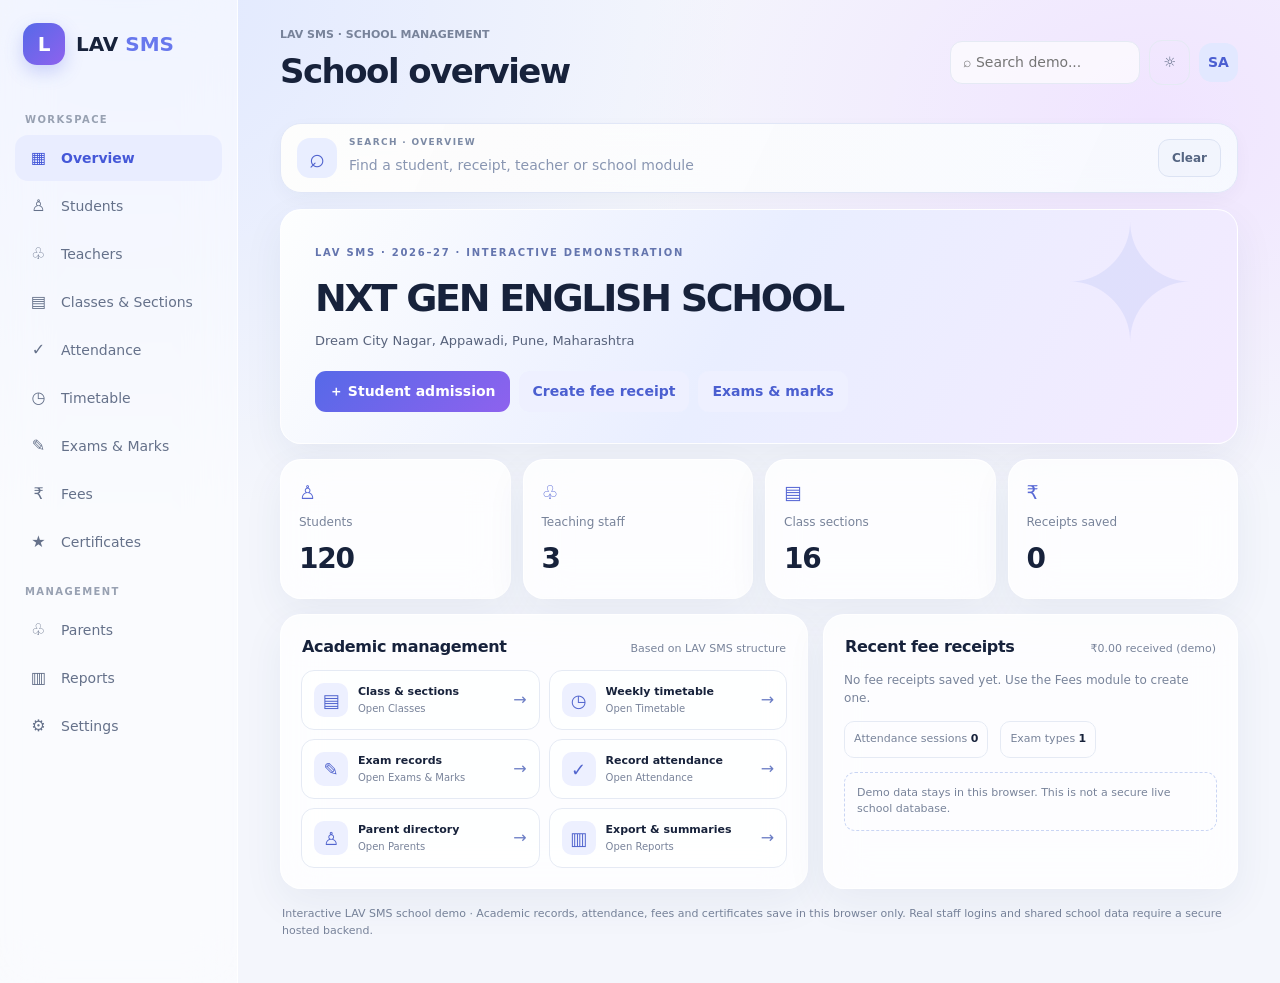
==== index.html @ 0f78d81f "Prevent duplicate attendance entries and invalid payment amounts in demo" ====
<!doctype html>
<html lang="en"><head><meta charset="utf-8"><meta name="viewport" content="width=device-width,initial-scale=1"><title>LAV SMS | School Management</title><meta name="description" content="LAV SMS school management dashboard demo"><style>
:root{--bg:#f4f6fc;--ink:#17223b;--muted:#78839a;--line:#e5eaf4;--card:rgba(255,255,255,.8);--blue:#5669e8;--purple:#8e62ee;--shadow:0 14px 40px #243d7010}*{box-sizing:border-box}body{margin:0;background:radial-gradient(ellipse at 10% 0%,#e0e8ff,transparent 37%),radial-gradient(ellipse at 90% 12%,#f0e4ff,transparent 32%),var(--bg);font:14px/1.5 Inter,system-ui,-apple-system,Segoe UI,sans-serif;color:var(--ink)}button,input,select{font:inherit}button{cursor:pointer}.layout{min-height:100vh;display:grid;grid-template-columns:238px 1fr}.sidebar{padding:23px 15px;background:#ffffff86;border-right:1px solid #ffffffd9;backdrop-filter:blur(24px)}.brand{display:flex;align-items:center;gap:11px;font-size:20px;font-weight:850;padding:0 8px 28px}.logo{width:42px;height:42px;display:grid;place-items:center;color:#fff;border-radius:14px;background:linear-gradient(135deg,var(--blue),var(--purple));box-shadow:0 7px 18px #5669e844}.navtitle{font-size:10px;letter-spacing:.14em;color:#98a1b2;font-weight:800;margin:19px 10px 8px}.nav{width:100%;border:0;background:transparent;color:#65718a;display:flex;align-items:center;gap:12px;padding:11px 13px;border-radius:13px;text-align:left;margin:2px 0}.nav .ico{width:21px;text-align:center;font-size:16px}.nav:hover,.nav.active{background:#e9edff;color:#4558d8;font-weight:750}.main{width:100%;max-width:1500px;margin:auto;padding:27px clamp(15px,3.5vw,42px)}.top{display:flex;justify-content:space-between;align-items:center;gap:14px;margin-bottom:24px}.eyebrow{color:var(--muted);font-size:11px;font-weight:650}.top h1{font-size:clamp(25px,3vw,34px);letter-spacing:-.045em;margin:2px 0}.tools{display:flex;gap:9px;align-items:center}.search{width:190px;border:1px solid var(--line);border-radius:12px;padding:10px 12px;background:#ffffffa8;outline:none}.avatar{height:39px;width:39px;border-radius:13px;background:#e2e8ff;color:#4b5ed1;display:grid;place-items:center;font-weight:800}.glass{background:var(--card);border:1px solid #ffffffed;border-radius:21px;box-shadow:var(--shadow);backdrop-filter:blur(22px)}.welcome{display:flex;align-items:center;justify-content:space-between;gap:18px;padding:25px 28px;background:linear-gradient(110deg,#ffffffdc,#f2edffca);margin-bottom:22px}.welcome h2{font-size:24px;margin:5px 0;letter-spacing:-.035em}.welcome p{margin:0;color:var(--muted)}.cap{font-size:43px}.sectionhead{display:flex;align-items:center;justify-content:space-between;margin:25px 0 13px}.sectionhead h2{font-size:17px;margin:0}.sectionhead small{color:var(--muted)}.stats{display:grid;grid-template-columns:repeat(4,minmax(0,1fr));gap:13px}.stat{padding:18px}.statlabel{display:flex;justify-content:space-between;align-items:center;color:var(--muted);font-size:12px}.staticon{width:34px;height:34px;display:grid;place-items:center;border-radius:11px;background:#edf0ff;font-size:17px}.num{font-size:28px;font-weight:850;letter-spacing:-.04em;margin:12px 0 2px}.sub{font-size:11px;color:#31846b}.twocol{display:grid;grid-template-columns:1.15fr .85fr;gap:15px}.panel{padding:20px}.quickgrid{display:grid;grid-template-columns:repeat(2,minmax(0,1fr));gap:11px}.quick{border:1px solid var(--line);border-radius:14px;background:#ffffffa6;display:flex;gap:11px;align-items:center;text-align:left;padding:13px;color:var(--ink)}.quick:hover{background:white;border-color:#b9c5ff;transform:translateY(-1px)}.qico{width:36px;height:36px;border-radius:11px;background:#edf0ff;display:grid;place-items:center;flex-shrink:0}.quick b{display:block;font-size:12px}.quick small{color:var(--muted);font-size:10px}.event{display:flex;gap:12px;padding:12px 0;border-bottom:1px solid var(--line)}.event:last-child{border:0}.date{background:#edf0ff;color:#4d60d2;border-radius:10px;min-width:45px;padding:6px;text-align:center;font-weight:800;font-size:11px}.event b{font-size:12px}.event small{display:block;color:var(--muted);font-size:11px}.assistant{margin-top:15px;padding:17px;display:flex;align-items:center;gap:12px;background:linear-gradient(110deg,#eff1ffdd,#f8efffdd)}.bot{width:42px;height:42px;display:grid;place-items:center;border-radius:14px;color:white;background:linear-gradient(135deg,var(--blue),var(--purple));font-size:20px;flex-shrink:0}.assistant p{margin:3px 0 0;color:var(--muted);font-size:12px}.btn{border:0;border-radius:11px;padding:10px 14px;font-weight:750;background:linear-gradient(135deg,var(--blue),var(--purple));color:white}.btn.secondary{background:#eef0ff;color:#4b5fd0}.assistant .btn{margin-left:auto;white-space:nowrap}.notice{color:var(--muted);font-size:11px;margin:17px 2px}.tablewrap{overflow:auto}.data{width:100%;border-collapse:collapse;margin-top:8px}.data th,.data td{text-align:left;padding:12px 10px;border-bottom:1px solid var(--line);font-size:12px;white-space:nowrap}.data th{color:var(--muted);font-weight:700}.badge{background:#e5f7ef;color:#19805c;padding:4px 8px;border-radius:20px;font-size:10px}.pagehead{display:flex;justify-content:space-between;align-items:center;gap:12px}.empty{padding:28px;text-align:center;color:var(--muted)}.formrow{display:grid;grid-template-columns:1fr 1fr;gap:12px}.field{display:flex;flex-direction:column;gap:5px;margin:10px 0}.field label{font-size:12px;color:var(--muted)}.field input,.field select{padding:11px;border:1px solid var(--line);border-radius:10px;background:white;color:var(--ink);width:100%}.overlay{position:fixed;inset:0;background:#18233b75;display:none;place-items:center;padding:16px;z-index:5}.modal{background:#fdfdff;border:1px solid white;border-radius:20px;padding:22px;width:min(500px,100%);box-shadow:0 24px 90px #101a3544}.modalhead{display:flex;justify-content:space-between;align-items:center}.modalhead h2{margin:0;font-size:20px}.x{border:0;background:#eef0f7;border-radius:10px;padding:7px 10px}.footrow{display:flex;justify-content:flex-end;gap:8px;margin-top:16px}.hide{display:none!important}
body.dark{--bg:#101526;--ink:#eef1ff;--muted:#a0aac1;--line:#303a53;--card:rgba(27,35,57,.84);--shadow:0 14px 40px #0003;background:radial-gradient(ellipse at 10% 0%,#29365d,transparent 37%),#101526;color:var(--ink)}body.dark .sidebar{background:#151d30bd;border-color:#303a53}body.dark .nav{color:#a0aac1}body.dark .nav.active{background:#29335d;color:#cbd2ff}body.dark .welcome,body.dark .assistant{background:linear-gradient(110deg,#202a46,#2b2342)}body.dark .search,body.dark .pill,body.dark .quick,body.dark .field input,body.dark .field select{background:#202941;color:var(--ink);border-color:var(--line)}body.dark .modal{background:#171f32;color:var(--ink)}body.dark .x{background:#303a53;color:white}
.attendance-hero{display:flex;align-items:center;justify-content:space-between;gap:16px;padding:20px 22px;margin-bottom:14px;background:linear-gradient(110deg,#ffffffdc,#edf1ffdc)}
.attendance-hero h2{margin:4px 0;font-size:22px;letter-spacing:-.03em}.attendance-hero p{margin:0;color:var(--muted);font-size:12px}.teacher-chip{padding:12px 15px;border-radius:14px;border:1px solid #dce2ff;background:#f3f5ff;color:#3446a8;min-width:190px}.teacher-chip small{display:block;color:#6976b8;font-size:10px;margin-bottom:4px}.teacher-chip b{font-size:13px}
.attendance-controls{display:grid;grid-template-columns:repeat(3,minmax(0,1fr));gap:12px;padding:16px 18px;margin-bottom:14px}.attendance-controls .field{margin:0}.attendance-controls select,.attendance-controls input{padding:11px;border:1px solid var(--line);border-radius:10px;background:white;color:#17223b;width:100%;min-height:42px}
.attendance-stats{display:grid;grid-template-columns:repeat(4,minmax(0,1fr));gap:11px;margin-bottom:14px}.attendance-stat{padding:14px 16px;border-radius:16px}.attendance-stat small{display:block;color:var(--muted);font-size:11px}.attendance-stat b{display:block;font-size:25px;letter-spacing:-.04em;margin-top:4px}.attendance-stat.present b{color:#19805c}.attendance-stat.absent b{color:#bc3847}.attendance-toolbar{display:flex;align-items:center;justify-content:space-between;gap:10px;margin:5px 0 14px;flex-wrap:wrap}.attendance-toolbar p{margin:0;color:var(--muted);font-size:12px}.attendance-actions{display:flex;gap:8px;flex-wrap:wrap}
.attendance-table .data th,.attendance-table .data td{padding:10px 9px}.attendance-table .data td{white-space:normal}.att-student-name{font-weight:750}.att-subtext{display:block;color:var(--muted);font-size:10px;margin-top:2px}.att-buttons{display:flex;gap:7px;align-items:center}.status-btn{border:1px solid var(--line);background:#fff;color:#526079;border-radius:10px;padding:8px 13px;font-weight:800;min-width:80px}.status-btn.is-present{background:#e3f8ee;border-color:#83d6b2;color:#147950}.status-btn.is-absent{background:#fff0f0;border-color:#f1b0b5;color:#b42332}.mandatory{color:#c23544;font-weight:800}
.attendance-submit-grid{display:grid;grid-template-columns:minmax(0,1fr) minmax(0,1fr);gap:14px;margin-top:14px}.photo-panel{padding:18px}.photo-panel h3{margin:0 0 5px;font-size:15px}.photo-panel p{margin:0 0 12px;color:var(--muted);font-size:12px}.photo-input{display:block;width:100%;padding:12px;border:1px dashed #aab8ef;border-radius:12px;background:#f8f9ff;color:#34415e;font-size:12px}.photo-preview{margin-top:12px;display:flex;align-items:center;gap:12px;color:var(--muted);font-size:12px;overflow-wrap:anywhere}.photo-preview img{width:86px;height:72px;object-fit:cover;border-radius:10px;border:1px solid var(--line)}.attendance-save-panel{padding:18px;display:flex;flex-direction:column;justify-content:center;gap:10px}.attendance-save-panel h3{margin:0;font-size:15px}.attendance-save-panel p{margin:0;color:var(--muted);font-size:12px}.attendance-save-panel .btn{width:100%;padding:13px}.history-wrap{margin-top:14px}.history-table{width:100%;border-collapse:collapse}.history-table th,.history-table td{padding:10px;text-align:left;border-bottom:1px solid var(--line);font-size:12px}.history-table th{color:var(--muted)}
body.dark .teacher-chip{background:#222d4e;color:#d9deff;border-color:#39466e}body.dark .teacher-chip small{color:#a8b4ef}body.dark .attendance-controls select,body.dark .attendance-controls input,body.dark .status-btn,body.dark .photo-input{background:#202941;color:var(--ink);border-color:var(--line)}body.dark .status-btn.is-present{background:#183e34;color:#a0edcb}body.dark .status-btn.is-absent{background:#482a37;color:#ffb8c0}body.dark .photo-input{background:#202941}
@media(max-width:800px){.attendance-controls{grid-template-columns:1fr}.attendance-submit-grid{grid-template-columns:1fr}.attendance-hero{align-items:flex-start;flex-direction:column}.teacher-chip{width:100%}.attendance-stats{grid-template-columns:repeat(2,minmax(0,1fr))}}

.fee-overview{display:grid;grid-template-columns:repeat(3,minmax(0,1fr));gap:12px;margin-bottom:14px}.fee-kpi{padding:16px}.fee-kpi small{display:block;color:var(--muted);font-size:11px}.fee-kpi b{display:block;font-size:23px;margin-top:5px}
.fee-layout{display:grid;grid-template-columns:minmax(0,1.05fr) minmax(290px,.95fr);gap:14px}.fee-panel{padding:20px}.fee-panel h2{margin:0 0 5px;font-size:17px}.fee-help{color:var(--muted);font-size:12px;margin:0 0 13px}.fee-form-grid{display:grid;grid-template-columns:repeat(2,minmax(0,1fr));gap:0 12px}.fee-field{display:flex;flex-direction:column;gap:5px;margin:8px 0}.fee-field label{font-size:12px;color:var(--muted)}.fee-field input,.fee-field select{padding:10px 11px;border:1px solid var(--line);border-radius:10px;background:white;color:#17223b;width:100%;min-width:0}.fee-span-2{grid-column:1/-1}.fee-summary{background:#f5f7ff;border:1px solid #e1e7fc;border-radius:14px;padding:14px;margin-top:12px}.fee-summary-row{display:flex;justify-content:space-between;gap:12px;padding:5px 0;color:#526079;font-size:12px}.fee-summary-row b{color:#17223b}.fee-summary-row.balance{border-top:1px solid #dbe3fa;padding-top:10px;margin-top:4px;font-size:14px;font-weight:800}.fee-summary-row.balance b{color:#2843b1}.fee-buttons{display:flex;gap:8px;flex-wrap:wrap;margin-top:14px}.fee-buttons .btn{flex:1;min-width:160px}.fee-table-wrap{overflow:auto}.fee-table{width:100%;border-collapse:collapse;min-width:760px}.fee-table th,.fee-table td{padding:10px 9px;text-align:left;border-bottom:1px solid var(--line);font-size:11px;white-space:nowrap}.fee-table th{color:var(--muted)}.fee-table .btn{font-size:11px;padding:7px 9px}.fee-note{font-size:11px;color:var(--muted);line-height:1.5;margin:12px 0 0}.fee-demo-tag{display:inline-flex;padding:4px 8px;border-radius:20px;background:#fff5dc;color:#845a00;font-size:10px;font-weight:800;letter-spacing:.04em}.fee-section-head{display:flex;align-items:center;justify-content:space-between;gap:12px;margin-bottom:12px}
body.dark .fee-field input,body.dark .fee-field select{background:#202941;color:var(--ink);border-color:var(--line)}body.dark .fee-summary{background:#202941;border-color:#303a53}body.dark .fee-summary-row,body.dark .fee-summary-row b{color:var(--ink)}body.dark .fee-summary-row.balance b{color:#cbd2ff}
@media(max-width:950px){.fee-layout{grid-template-columns:1fr}.fee-overview{grid-template-columns:1fr 1fr}}
@media(max-width:1000px){.stats{grid-template-columns:repeat(2,minmax(0,1fr))}.twocol{grid-template-columns:1fr}.layout{grid-template-columns:205px 1fr}.search{width:150px}}@media(max-width:650px){.layout{display:block}.sidebar{display:flex;overflow:auto;gap:4px;padding:9px;position:sticky;top:0;z-index:3}.brand,.navtitle{display:none}.nav{width:auto;min-width:max-content;padding:9px 11px}.nav .ico{width:auto}.main{padding:18px 12px}.top{align-items:flex-start}.search{width:120px}.welcome{padding:19px}.welcome h2{font-size:21px}.cap{font-size:33px}.stats{gap:9px}.stat{padding:13px}.num{font-size:24px}.panel{padding:14px}.quickgrid{grid-template-columns:1fr}.assistant{align-items:flex-start;flex-wrap:wrap}.assistant .btn{margin-left:54px}.formrow{grid-template-columns:1fr}}

.cert-layout{display:grid;grid-template-columns:minmax(290px,410px) minmax(0,1fr);gap:18px}.cert-panel{padding:20px}.cert-fields{display:grid;gap:12px}.cert-fields label{display:block;font-size:12px;font-weight:700;margin-bottom:5px}.cert-fields input,.cert-fields select{width:100%;padding:11px;border:1px solid #cbd5e1;border-radius:10px;background:var(--card,#fff);color:inherit}
/* Shortlisted premium certificate compositions — same CSS shared by preview and print */
.cert-sheet{--accent:#112c54;--frame:#c49b42;--paper:#fffdf8;--second:#fbf1d8;position:relative;isolation:isolate;box-sizing:border-box;display:flex;flex-direction:column;justify-content:stretch;width:100%;aspect-ratio:297/210;min-height:0!important;margin:0;background:var(--paper);color:#192c45;overflow:hidden;text-align:center;font-family:Georgia,"Times New Roman",serif;border:0!important;outline:0!important;box-shadow:0 8px 25px #162c461c;}
.cert-sheet *{box-sizing:border-box}.cert-inner{position:relative;z-index:2;display:flex;flex-direction:column;align-items:center;justify-content:flex-start;flex:1;padding:4.5% 7% 2.6%;min-height:0}
.cert-outer-frame{position:absolute;inset:0;pointer-events:none;z-index:1;border:12px solid var(--accent);box-shadow:inset 0 0 0 4px var(--frame),inset 0 0 0 15px #fff9e8,inset 0 0 0 18px var(--frame)}
.cert-decor{position:absolute;width:22%;height:27%;opacity:.94}.cert-decor-tl{top:0;left:0;background:linear-gradient(135deg,var(--accent) 2%,var(--accent) 35%,var(--frame) 35%,var(--frame) 41%,transparent 42%)}.cert-decor-tr{right:0;top:0;transform:scaleX(-1);background:linear-gradient(135deg,var(--accent) 2%,var(--accent) 35%,var(--frame) 35%,var(--frame) 41%,transparent 42%)}.cert-decor-bl{left:0;bottom:0;transform:scaleY(-1);background:linear-gradient(135deg,var(--accent) 2%,var(--accent) 35%,var(--frame) 35%,var(--frame) 41%,transparent 42%)}.cert-decor-br{bottom:0;right:0;transform:scale(-1);background:linear-gradient(135deg,var(--accent) 2%,var(--accent) 35%,var(--frame) 35%,var(--frame) 41%,transparent 42%)}
.cert-logo{display:block;width:33px;height:33px;margin:0 auto 1px}.logo-shield{fill:var(--accent);stroke:var(--frame);stroke-width:2.5}.logo-book{fill:none;stroke:#fff;stroke-width:4;stroke-linejoin:round}.logo-crown{fill:none;stroke:var(--frame);stroke-width:3;stroke-linejoin:round}
.cert-school{font-family:Georgia,serif;font-weight:800;font-size:clamp(10px,1.6vw,21px);letter-spacing:.04em;color:var(--accent);line-height:1.1}
.cert-motto{font:700 clamp(6px,.7vw,10px) Arial,sans-serif;letter-spacing:.19em;color:var(--frame);margin-top:3px}
.cert-address{font:clamp(6px,.62vw,9px) Arial,sans-serif;color:#737c88;margin-top:4px}
.cert-head{margin-top:clamp(8px,2.2%,25px);width:100%}.cert-eyebrow{font-size:clamp(7px,.72vw,10px);letter-spacing:.23em;color:var(--frame);font-weight:700}
.cert-title{margin:5px 0 0!important;color:var(--accent);font:700 clamp(15px,2.35vw,34px) Georgia,serif!important;letter-spacing:.07em;line-height:1.17;text-transform:uppercase}
.cert-rule{display:flex;align-items:center;justify-content:center;gap:6px;color:var(--frame);font-size:14px;line-height:1}.cert-rule:before,.cert-rule:after{content:"";display:block;width:15%;height:1px;background:var(--frame)}
.cert-intro{margin-top:clamp(5px,1.8%,15px);font-size:clamp(8px,.99vw,14px);line-height:1.2}.cert-name{font:italic 700 clamp(19px,3vw,42px) "Palatino Linotype","Book Antiqua",Georgia,serif!important;color:var(--accent);margin:2px 0 0!important;border-bottom:1px solid var(--frame);padding:0 25px 2px}
.cert-class{font:700 clamp(7px,.86vw,13px) Arial,sans-serif;letter-spacing:.1em;margin-top:5px;color:#47536a}
.cert-description{font-size:clamp(8px,1vw,14px);margin-top:clamp(7px,2%,15px)}.cert-competition{font-size:clamp(10px,1.36vw,20px);font-weight:700;color:var(--accent);line-height:1.2;margin-top:3px}
.cert-date{font-size:clamp(8px,.92vw,14px);margin-top:5px}.cert-medal{border:1px solid var(--frame);border-radius:30px;display:inline-block;padding:4px 15px;color:var(--accent);font:700 clamp(8px,1vw,13px) Georgia,serif;background:linear-gradient(130deg,#fff8df,#fff);margin-top:clamp(7px,2%,17px)}
.cert-footer{width:100%;display:flex;align-items:end;justify-content:space-between;gap:4%;margin-top:auto;padding-top:clamp(8px,2%,18px)}.cert-sign{width:31%;max-width:175px;min-width:0;font:700 clamp(7px,.8vw,12px) Arial,sans-serif}.cert-sign-name{font:italic clamp(11px,1.4vw,20px) "Palatino Linotype",Georgia,serif;color:var(--accent);word-break:break-word}.cert-sign-line{border-bottom:1px solid var(--accent);margin:3px 0}.cert-sign-label{line-height:1.25}.cert-sign-demo{font:clamp(6px,.63vw,9px) Arial,sans-serif;color:#8a8e98;margin-top:3px}.cert-seal{border:3px double var(--frame);width:clamp(35px,6.5vw,85px);height:clamp(35px,6.5vw,85px);display:flex;flex-direction:column;align-items:center;justify-content:center;border-radius:50%;color:var(--accent);background:radial-gradient(circle,#fff6d6,#e9bb5c);font:700 clamp(7px,.85vw,12px) Georgia,serif;line-height:1.1;flex-shrink:0}.cert-seal small{font-size:clamp(5px,.6vw,9px)}.cert-demo{font:clamp(5px,.58vw,9px) Arial,sans-serif!important;color:#8c8b8a;margin-top:clamp(6px,1.5%,12px)!important;letter-spacing:.05em}
.cert-sheet[data-template="1"]{--accent:#0d2b54;--frame:#bd923b;--paper:#fffdf8;background:radial-gradient(ellipse at center,#fff 26%,#faf1dd 100%)}.cert-sheet[data-template="1"] .cert-outer-frame{border-width:12px;border-style:solid;border-color:var(--accent);box-shadow:inset 0 0 0 5px #eec66f,inset 0 0 0 13px #fff9ef,inset 0 0 0 16px #bd923b}.cert-sheet[data-template="1"] .cert-medal{background:linear-gradient(145deg,#ffeec1,#e7bc65)}.cert-sheet[data-template="1"] .cert-decor{width:30%;height:36%}
.cert-sheet[data-template="2"]{--accent:#162f50;--frame:#ba9553;--paper:#fffdf7;background:linear-gradient(135deg,#f7efd9 0,#fffdf6 19%,#fffdf7 80%,#f1e2bc 100%)}.cert-sheet[data-template="2"] .cert-outer-frame{border:0;box-shadow:inset 0 0 0 2px #caa65f,inset 0 0 0 12px #fff9ec,inset 0 0 0 13px #ead9b6}.cert-sheet[data-template="2"] .cert-decor{width:19%;height:29%}.cert-sheet[data-template="2"] .cert-decor-tl{background:linear-gradient(135deg,#152e4e 0 19%,#ceab64 20% 24%,transparent 25%)}.cert-sheet[data-template="2"] .cert-decor-tr{background:none}.cert-sheet[data-template="2"] .cert-decor-bl{background:none}.cert-sheet[data-template="2"] .cert-decor-br{background:linear-gradient(135deg,#152e4e 0 19%,#ceab64 20% 24%,transparent 25%)}.cert-sheet[data-template="2"] .cert-title{letter-spacing:.18em;font-weight:500!important}.cert-sheet[data-template="2"] .cert-medal{border-radius:2px;background:transparent;border-color:#dcc79b;letter-spacing:.15em}
.cert-sheet[data-template="3"]{--accent:#721f2d;--frame:#d4a65c;--paper:#fff9ef;background:radial-gradient(ellipse at center,#fffcf6,#fff3dd)}.cert-sheet[data-template="3"] .cert-outer-frame{border:15px solid #6e1e2a;box-shadow:inset 0 0 0 4px #e9b962,inset 0 0 0 12px #fff8e9,inset 0 0 0 15px #b98942}.cert-sheet[data-template="3"] .cert-decor{width:36%;height:30%}.cert-sheet[data-template="3"] .cert-decor-tl,.cert-sheet[data-template="3"] .cert-decor-tr{background:linear-gradient(135deg,#6e1e2a 0 41%,#e3ac56 42% 47%,transparent 48%)}.cert-sheet[data-template="3"] .cert-decor-bl,.cert-sheet[data-template="3"] .cert-decor-br{background:linear-gradient(135deg,#6e1e2a 0 41%,#e3ac56 42% 47%,transparent 48%)}.cert-sheet[data-template="3"] .cert-title{font-family:"Palatino Linotype",Georgia,serif!important}.cert-sheet[data-template="3"] .cert-medal{border-radius:3px;background:linear-gradient(110deg,#6e1e2a,#9c4050);color:#ffe5a9;border-color:#e0b870}
.cert-sheet[data-template="4"]{--accent:#0c5959;--frame:#bd7b51;--paper:#fffcf8;background:linear-gradient(140deg,#eff9f6,#fffdf6 27%,#fffaf3 72%,#fae4d2)}.cert-sheet[data-template="4"] .cert-outer-frame{border:0;box-shadow:inset 0 0 0 2px #bd845b,inset 0 0 0 11px #fffef9,inset 0 0 0 12px #b6d0c7}.cert-sheet[data-template="4"] .cert-decor{width:30%;height:36%}.cert-sheet[data-template="4"] .cert-decor-tl,.cert-sheet[data-template="4"] .cert-decor-br{background:linear-gradient(135deg,#075759 0 27%,#c88152 28% 33%,transparent 34%)}.cert-sheet[data-template="4"] .cert-decor-tr,.cert-sheet[data-template="4"] .cert-decor-bl{background:linear-gradient(135deg,#fffaf5 0 36%,transparent 37%)}.cert-sheet[data-template="4"] .cert-title{font-family:"Trebuchet MS",Arial,sans-serif!important;font-weight:500!important;letter-spacing:.16em}.cert-sheet[data-template="4"] .cert-name{font-family:"Palatino Linotype",Georgia,serif!important}.cert-sheet[data-template="4"] .cert-medal{border-radius:0;background:linear-gradient(130deg,#e7f4ed,#ffe1c5);border-color:#c88152}
.cert-sheet[data-achievement="1st Place"] .cert-medal{box-shadow:0 0 0 2px #eac779;background:linear-gradient(130deg,#fff2bd,#f4d480)}.cert-sheet[data-achievement="2nd Place"] .cert-medal{background:linear-gradient(130deg,#eef2f6,#d3d9e2)}.cert-sheet[data-achievement="3rd Place"] .cert-medal{background:linear-gradient(130deg,#f6e4d6,#dcaf8d)}
.cert-buttons{display:flex;flex-wrap:wrap;gap:8px;margin-top:15px}.cert-buttons button{padding:10px 15px}.cert-hint{font-size:12px;color:#64748b;margin:8px 0 18px}@media(max-width:900px){.cert-layout{grid-template-columns:1fr}.cert-sheet{min-height:390px;padding:26px 13px}.cert-title{font-size:28px}.cert-body{font-size:16px}.cert-name{font-size:21px}}
.cert-award{display:inline-block;margin:17px auto 0;padding:8px 22px;border:1px solid var(--border);color:var(--accent);font:700 19px Georgia,serif;letter-spacing:.04em;border-radius:80px}.cert-sheet[data-achievement="1st Place"] .cert-award{background:#fff1c1;border-color:#d7ae3b}.cert-sheet[data-achievement="2nd Place"] .cert-award{background:#f0f3f8;border-color:#aab6c4}.cert-sheet[data-achievement="3rd Place"] .cert-award{background:#fce8d7;border-color:#c68e5b}

/* Reference-driven certificate master layouts, screen and A4 landscape */
.cert-sheet{--cert-ink:#142b49;--cert-accent:#b98b3f;position:relative!important;display:block!important;aspect-ratio:10/7!important;min-height:0!important;padding:0!important;container-type:inline-size;isolation:isolate;overflow:hidden!important;background:#fffaf0!important;box-shadow:0 9px 22px #0e244133!important;color:var(--cert-ink)!important;font-family:Georgia,"Times New Roman",serif!important;border:0!important;outline:0!important;text-align:center!important}
.cert-artwork{position:absolute;inset:0;width:100%;height:100%;z-index:0;pointer-events:none}
.cert-inner{position:absolute!important;z-index:1;inset:0;display:block!important;padding:0!important;max-width:none!important}
.cert-brand{position:absolute;top:5.5%;left:18%;right:18%;display:flex;flex-direction:column;align-items:center;gap:0}
.cert-logo{width:9cqw!important;height:8.8cqw!important;max-width:none!important;margin:0 auto!important}
.cert-school{font:700 2.6cqw/1.1 Georgia,"Times New Roman",serif!important;letter-spacing:.02em!important;margin:0!important;color:#0c2b50!important;white-space:nowrap}
.cert-motto{font:700 1.07cqw/1.3 Arial,sans-serif!important;letter-spacing:.22em!important;margin:.45cqw 0 0!important;color:#9e753b!important}
.cert-heading{position:absolute;top:28.6%;left:11%;right:11%;font:normal 3.1cqw/1.15 Georgia,serif;text-transform:uppercase;letter-spacing:.04em;color:#132744;white-space:nowrap}
.cert-title{font:normal 3.05cqw/1.15 Georgia,"Times New Roman",serif!important;letter-spacing:.035em!important;text-transform:uppercase!important;color:inherit!important;margin:0!important}
.cert-title-flourish{display:block;line-height:.7;margin-top:.7cqw;font-size:1.8cqw;color:#b28a46}
.cert-intro{position:absolute;top:37.6%;left:10%;right:10%;font:1.8cqw/1.25 Georgia,serif!important;margin:0!important}
.cert-name{position:absolute;top:42.5%;left:17%;right:17%;padding:0 0 .25cqw!important;border:0!important;border-bottom:1px solid #c4a16a!important;font:italic 5.35cqw/1.12 "Palatino Linotype","Book Antiqua",Georgia,serif!important;color:#102950!important;margin:0!important;white-space:nowrap;overflow:hidden;text-overflow:ellipsis}
.cert-class{position:absolute;top:52.4%;left:14%;right:14%;font:1.73cqw/1.25 Georgia,serif!important;letter-spacing:0!important;margin:0!important;color:#243349!important}
.cert-statement{position:absolute;top:58%;left:13%;right:13%;font:1.72cqw/1.25 Georgia,serif;color:#263248}
.cert-competition{position:absolute;top:62.3%;left:12%;right:12%;font:700 1.94cqw/1.25 Georgia,serif!important;margin:0!important;color:#0c2b50!important;max-width:none!important}
.cert-date{position:absolute;top:67.3%;left:15%;right:15%;font:1.53cqw/1.25 Georgia,serif!important;margin:0!important}
.cert-footer{position:absolute!important;top:auto!important;bottom:6.7%;left:13%;right:13%;width:auto!important;display:flex!important;justify-content:space-between!important;align-items:flex-end!important;gap:3%!important;padding:0!important;margin:0!important}
.cert-sign{width:28%!important;max-width:none!important;min-width:0;display:block!important;font:1.28cqw Arial,sans-serif!important}
.cert-autograph{display:block;color:#153d79;font:italic 2.7cqw/1.0 "Brush Script MT","Segoe Script","Palatino Linotype",cursive!important;white-space:nowrap;overflow:hidden;text-overflow:ellipsis}
.cert-sign-rule{border-bottom:1px solid #617995;margin:.6cqw 0!important}
.cert-sign b{display:block;font:700 1.22cqw/1.25 Georgia,serif}.cert-sign small{display:block;font:1cqw/1.15 Arial,sans-serif;color:#707b8a}
.cert-seal{width:10cqw!important;height:10cqw!important;border:4px double #bb8e37!important;border-radius:50%!important;box-shadow:0 0 0 2px #e9cc8a, inset 0 0 0 2px #ba822a!important;background:radial-gradient(circle,#f9e7b6,#c68b31)!important;color:#614010!important;flex-shrink:0!important;display:flex!important;flex-direction:column;align-items:center;justify-content:center;font:700 .97cqw Georgia,serif!important;text-align:center!important}
.cert-seal span{line-height:1.1}.cert-seal b{font-size:2cqw;margin-top:.6cqw;color:#916019}
.cert-demo{position:absolute;bottom:1%;left:15%;right:15%;font:.87cqw Arial,sans-serif!important;margin:0!important;letter-spacing:.03em!important;color:#777!important}
.cert-ribbon-badge{position:absolute;right:5.1%;top:10%;width:16%;height:23%;filter:drop-shadow(0 2px 3px #20344a55)}
.cert-ribbon-badge:after{content:"";position:absolute;z-index:0;top:52%;left:15%;width:70%;height:75%;background:linear-gradient(90deg,#c18d35 0 27%,#08264f 28% 48%,#fff0be 49% 52%,#08264f 53% 72%,#c18d35 73%);clip-path:polygon(0 0,100% 0,100% 100%,50% 81%,0 100%)}
.cert-badge-inner{position:absolute;z-index:1;top:0;left:0;right:0;aspect-ratio:1;background:radial-gradient(circle,#1b4677 10%,#061b3b 70%);border:5px double #e9ba52;border-radius:50%;box-shadow:inset 0 0 0 3px #071932,0 0 0 3px #bc8935;color:#ffe3a2;display:flex;flex-direction:column;align-items:center;justify-content:center;gap:0}
.cert-badge-inner svg{width:43%;height:45%}.cert-badge-inner strong{font:700 1.9cqw/1.0 Georgia,serif;white-space:nowrap}
.cert-sheet[data-template="1"] .cert-heading{top:31%;left:12%;right:20%;font-size:2.7cqw}.cert-sheet[data-template="1"] .cert-brand{top:6.3%;left:14%;right:23%}.cert-sheet[data-template="1"] .cert-heading{top:29%;left:8%;right:21%;}.cert-sheet[data-template="1"] .cert-title{font-size:2.62cqw!important}.cert-sheet[data-template="1"] .cert-intro{top:37.5%;right:21%}.cert-sheet[data-template="1"] .cert-name{left:21%;right:25%;font-size:4.7cqw!important}.cert-sheet[data-template="1"] .cert-class{right:23%}.cert-sheet[data-template="1"] .cert-competition{right:19%}.cert-sheet[data-template="1"] .cert-footer{right:14%;left:15%}.cert-sheet[data-template="1"] .cert-date{right:22%}
.cert-sheet[data-template="2"]{--cert-ink:#182f54}.cert-sheet[data-template="2"] .cert-brand{top:7.6%}.cert-sheet[data-template="2"] .cert-logo{width:8.4cqw!important;height:8.2cqw!important}.cert-sheet[data-template="2"] .cert-heading{top:31.2%}.cert-sheet[data-template="2"] .cert-title{letter-spacing:.13em!important;font-size:2.8cqw!important}.cert-sheet[data-template="2"] .cert-name{font-weight:400!important}.cert-sheet[data-template="2"] .cert-seal{background:radial-gradient(circle,#ffefc7,#c08d41)!important}
.cert-sheet[data-template="3"] .cert-brand{top:6.4%}.cert-sheet[data-template="3"] .cert-heading{top:32.3%;padding:.6cqw 0;background:linear-gradient(90deg,transparent,#650d1f 13%,#8e2333 50%,#650d1f 87%,transparent);color:#fff1c7!important;box-shadow:0 2px 1px #c28f49}.cert-sheet[data-template="3"] .cert-title{font-size:2.92cqw!important;color:#fff1c7!important}.cert-sheet[data-template="3"] .cert-title-flourish{display:none}.cert-sheet[data-template="3"] .cert-intro{top:41.6%}.cert-sheet[data-template="3"] .cert-name{top:46.5%;color:#792233!important}.cert-sheet[data-template="3"] .cert-class{top:56.1%}.cert-sheet[data-template="3"] .cert-statement{top:60.2%}.cert-sheet[data-template="3"] .cert-competition{top:64%;color:#66162a!important}.cert-sheet[data-template="3"] .cert-date{top:69%}.cert-sheet[data-template="3"] .cert-footer{bottom:8.3%}.cert-sheet[data-template="3"] .cert-demo{bottom:1.3%}
.cert-sheet[data-template="4"] .cert-brand{top:8%;left:25%;right:17%}.cert-sheet[data-template="4"] .cert-heading{top:30.8%;left:18%;right:12%}.cert-sheet[data-template="4"] .cert-title{font-family:"Trebuchet MS",Arial,sans-serif!important;letter-spacing:.05em!important;font-size:3cqw!important;color:#0d5758!important}.cert-sheet[data-template="4"] .cert-name{font-weight:500!important;letter-spacing:.03em;color:#174b59!important}.cert-sheet[data-template="4"] .cert-footer{left:16%;right:12%}.cert-sheet[data-template="4"] .cert-seal{background:radial-gradient(circle,#f6d5b6,#cb8157)!important;border-color:#a65e3f!important}.cert-sheet[data-template="4"] .cert-motto{color:#a16f52!important}
.cert-aside{position:absolute;font:700 1cqw/1.5 Georgia,serif;letter-spacing:.05em;color:#27585b;text-align:left}.cert-aside-left{left:5%;top:59%}.cert-aside-right{right:3%;top:58%;text-align:right}.cert-sheet[data-template="4"] .cert-statement{left:24%;right:22%}.cert-sheet[data-template="4"] .cert-competition{left:20%;right:20%}
.cert-wreath{position:absolute;top:51%;font-size:9cqw;color:#b58b4b;opacity:.7}.cert-wreath-left{left:6%}.cert-wreath-right{right:6%;transform:scaleX(-1)}
@media(max-width:600px){.cert-panel{padding:10px}.cert-sheet{width:100%}}

/* Name visibility regression fix: no cropping or overlay in either preview or printed certificates */
.cert-sheet .cert-inner .cert-name{position:absolute!important;z-index:35!important;display:block!important;opacity:1!important;visibility:visible!important;isolation:isolate!important;left:17%!important;right:17%!important;top:42.1%!important;min-height:7.5cqw!important;line-height:1.14!important;font-size:clamp(17px,5cqw,72px)!important;font-family:"Palatino Linotype","Book Antiqua",Georgia,serif!important;font-style:italic!important;font-weight:600!important;text-align:center!important;white-space:normal!important;overflow:visible!important;text-overflow:clip!important;word-break:normal!important;overflow-wrap:anywhere!important;color:#0b2b52!important;text-shadow:0 1px 0 #fff9e9!important;background:transparent!important;border-bottom:1px solid #c4a16a!important}
.cert-sheet[data-template="1"] .cert-inner .cert-name{left:19%!important;right:23%!important;font-size:clamp(16px,4.6cqw,68px)!important}
.cert-sheet[data-template="3"] .cert-inner .cert-name{top:46%!important;color:#762337!important}
.cert-sheet[data-template="4"] .cert-inner .cert-name{color:#0b585a!important}
.cert-sheet .cert-inner .cert-name:empty:after{content:"Student Name";color:#385174}

@media print{.cert-sheet{-webkit-print-color-adjust:exact!important;print-color-adjust:exact!important;box-shadow:none!important}}

</style><link rel="stylesheet" href="lav-enhancements.css?v=20261024b"><link rel="stylesheet" href="lav-search.css?v=20261024c"><link rel="stylesheet" href="lav-student-services.css?v=20261024d"></head><body>
<div class="layout"><aside class="sidebar"><div class="brand"><div class="logo">L</div><span>LAV <span style="color:#6878ed">SMS</span></span></div><div class="navtitle">WORKSPACE</div><button class="nav active" data-page="Overview"><span class="ico">▦</span>Overview</button><button class="nav" data-page="Students"><span class="ico">♙</span>Students</button><button class="nav" data-page="Teachers"><span class="ico">♧</span>Teachers</button><button class="nav" data-page="Classes"><span class="ico">▤</span>Classes & Sections</button><button class="nav" data-page="Attendance"><span class="ico">✓</span>Attendance</button><button class="nav" data-page="Timetable"><span class="ico">◷</span>Timetable</button><button class="nav" data-page="Exams & Marks"><span class="ico">✎</span>Exams & Marks</button><button class="nav" data-page="Fees"><span class="ico">₹</span>Fees</button><button class="nav" data-page="Certificates"><span class="ico">★</span>Certificates</button><div class="navtitle">MANAGEMENT</div><button class="nav" data-page="Parents"><span class="ico">♧</span>Parents</button><button class="nav" data-page="Reports"><span class="ico">▥</span>Reports</button><button class="nav" data-page="Settings"><span class="ico">⚙</span>Settings</button></aside>
<main class="main"><header class="top"><div><div class="eyebrow">LAV SMS · SCHOOL MANAGEMENT</div><h1 id="pagetitle">School overview</h1></div><div class="tools"><input id="search" class="search" placeholder="⌕ Search demo..." aria-label="Search demo"><button id="theme" class="nav" style="width:auto;border:1px solid var(--line);margin:0" title="Toggle theme">☼</button><div class="avatar">SA</div></div></header><div id="content"></div><p class="notice">Interactive LAV SMS school demo · Academic records, attendance, fees and certificates save in this browser only. Real staff logins and shared school data require a secure hosted backend.</p></main></div>
<div id="overlay" class="overlay"><div class="modal"><div class="modalhead"><h2 id="modalTitle">Add record</h2><button class="x" id="close">✕</button></div><form id="recordForm"><div id="formfields"></div><div class="footrow"><button type="button" class="btn secondary" id="cancel">Cancel</button><button class="btn" type="submit">Save demo record</button></div></form></div></div>
<script src="lav-enhancements.js?v=20261024b"></script><script src="lav-search.js?v=20261024c"></script><script src="lav-student-services.js?v=20261024d"></script>
<script>
const DEMO_FIRST_NAMES=["Aarav","Ananya","Vihaan","Saanvi","Aditya","Aadhya","Arjun","Isha","Reyansh","Myra","Atharv","Kavya","Vivaan","Diya","Advait","Sara","Ishaan","Riya","Shaurya","Aanya","Kabir","Pari","Rudra","Meera","Om","Tanvi","Dhruv","Nitya","Vedant","Siya"];
const DEMO_LAST_NAMES=["Patil","Shah","Joshi","Deshmukh","Kulkarni","Jadhav","Pawar","More","Shinde","Chavan","Gaikwad","Bhosale","Kadam","Mane","Sawant","Naik","Gokhale","Apte","Nair","Mehta","Gupta","Suryawanshi","Salunkhe","Ingale","Wagh","Thakur","Khot","Pathak","Patwardhan","Dandekar"];
const SECTION_TEACHERS={A:"Mrs. Meera Kulkarni",B:"Mr. Rahul Deshmukh",C:"Ms. Neha Shah",D:"Mr. Amit Jadhav"};
const ATTENDANCE_TEACHERS=[{name:"Mr. Rahul Deshmukh",subject:"Science"},{name:"Mrs. Meera Kulkarni",subject:"Mathematics"},{name:"Ms. Neha Shah",subject:"English"},{name:"Mr. Amit Jadhav",subject:"Social Science"},{name:"Mrs. Kavita Pawar",subject:"Marathi"},{name:"Mr. Sandeep More",subject:"Computer"}];
const ATTENDANCE_SUBJECTS=["Mathematics","Science","English","Social Science","Marathi","Hindi","Computer","Sports"];
const DEMO_SECTIONS=["A","B","C","D"];
function createAttendanceRoster(){
 const out=[];
 DEMO_SECTIONS.forEach((section,sectionIndex)=>{
  for(let i=0;i<30;i++){
   const first=DEMO_FIRST_NAMES[(i+sectionIndex*8)%DEMO_FIRST_NAMES.length];
   const last=DEMO_LAST_NAMES[(i*7+sectionIndex*9)%DEMO_LAST_NAMES.length];
   const number=String(i+1).padStart(3,"0");
   out.push({id:"demo-"+section+"-"+number,admissionNo:"LAV-"+section+"-"+number,name:first+" "+last,grade:"Class 8",section,parent:"Demo parent "+number,phone:"",email:"",detail:"Class 8 · "+section,status:"Active",demoRoster:true});
  }
 });
 return out;
}
const sample={Students:createAttendanceRoster(),Teachers:[{name:"Mrs. Meera Kulkarni",detail:"Mathematics",status:"Active"},{name:"Mr. Rahul Deshmukh",detail:"Science",status:"Active"},{name:"Ms. Neha Shah",detail:"English",status:"Active"}],Classes:[{name:"Grade 8 · Section A",detail:"Class teacher: Mrs. Kulkarni",status:"Active"},{name:"Grade 9 · Section B",detail:"Class teacher: Mr. Deshmukh",status:"Active"}],Attendance:[{name:"Grade 8 · A",detail:"24 present · 2 absent",status:"Recorded"},{name:"Grade 9 · B",detail:"27 present · 1 absent",status:"Recorded"}],Timetable:[{name:"Mathematics",detail:"Grade 8 · 09:00 AM",status:"Scheduled"},{name:"Science",detail:"Grade 9 · 10:00 AM",status:"Scheduled"}],"Exams & Marks":[{name:"Monthly Assessment",detail:"All grades",status:"Upcoming"},{name:"Unit Test 2",detail:"Grade 8",status:"Upcoming"}],Fees:[{name:"Aarav Patil",detail:"Tuition · ₹12,000",status:"Pending"},{name:"Ananya Shah",detail:"Tuition · ₹12,000",status:"Paid"}],Parents:[{name:"Sanjay Patil",detail:"Parent of Aarav Patil",status:"Active"}],Reports:[{name:"Attendance summary",detail:"Monthly report",status:"Ready"},{name:"Fees overview",detail:"Term report",status:"Ready"}],Settings:[{name:"School profile",detail:"Configure school information on your live app",status:"Demo"}]};
const STORE_KEY="lavsms-demo-records";
const ROSTER_MIGRATION_KEY="lavsms-demo-roster-v1";
const ATTENDANCE_STORE_KEY="lavsms-attendance-history-v1";
function loadRecords(){
 let merged=JSON.parse(JSON.stringify(sample));
 try{
  const raw=localStorage.getItem(STORE_KEY);
  if(raw){
   const saved=JSON.parse(raw);
   merged=Object.assign(JSON.parse(JSON.stringify(sample)),saved);
   if(localStorage.getItem(ROSTER_MIGRATION_KEY)!=="1"){
    const legacyIds=new Set(["STU001","STU002","STU003"]);
    const existing=Array.isArray(saved.Students)?saved.Students:[];
    const custom=existing.filter(s=>s&&s.id&&!legacyIds.has(s.id)&&!sample.Students.some(d=>d.id===s.id));
    merged.Students=sample.Students.concat(custom);
    localStorage.setItem(STORE_KEY,JSON.stringify(merged));
    localStorage.setItem(ROSTER_MIGRATION_KEY,"1");
   }
   merged.Students=(merged.Students||[]).map((s,i)=>{
    const parts=String(s.detail||"Class 8 · A").split(" · ");
    return Object.assign({id:"stu-"+(i+1),admissionNo:"LAV-2026-"+String(i+1).padStart(3,"0"),name:"",grade:"Class 8",section:"A",parent:"Not provided",phone:"",email:"",status:"Active"},s,{grade:s.grade||parts[0]||"Class 8",section:s.section||parts[1]||"A"});
   });
   return merged;
  }
  localStorage.setItem(ROSTER_MIGRATION_KEY,"1");
 }catch(err){console.warn("Could not read saved LAV SMS demo data",err);}
 return merged;
}
let records=loadRecords(),page="Overview";
function saveRecords(){try{localStorage.setItem(STORE_KEY,JSON.stringify(records));return true;}catch(err){alert("This browser could not save the demo data. Try allowing site storage or using a normal browser window.");return false;}}
function todayLocal(){const d=new Date();return d.getFullYear()+"-"+String(d.getMonth()+1).padStart(2,"0")+"-"+String(d.getDate()).padStart(2,"0");}
const FEE_RECEIPTS_KEY="lavsms-fee-receipts-v1";
let feeDraft={studentId:(records.Students[0]&&records.Students[0].id)||"",feeType:"Multiple fees",fees:{"Tuition Fee":"12000","Transport Fee":"2000","Library Fee":"1000"},customName:"",customAmount:"",totalFee:"15000",previousBalance:"0",amountPaid:"15000",paymentMode:"UPI",paymentDate:todayLocal(),transactionId:"UPI-DEMO-0001",bankApp:"Google Pay"};
let feeLastReceipt=null;
let attendanceDraft={teacher:"Mr. Rahul Deshmukh",grade:"Class 8",section:"A",subject:"Science",date:todayLocal(),lecture:"",statuses:{},photoData:"",photoName:""};
let attendanceLastSummary=null;
function loadAttendanceSessions(){try{const rows=JSON.parse(localStorage.getItem(ATTENDANCE_STORE_KEY)||"[]");return Array.isArray(rows)?rows:[];}catch(err){return [];}}
function attendanceRosterForCurrentSection(){
 const active=(records.Students||[]).filter(s=>s.section===attendanceDraft.section&&s.grade===attendanceDraft.grade&&s.status!=="Inactive").sort((a,b)=>String(a.admissionNo).localeCompare(String(b.admissionNo)));
 if(attendanceDraft.grade==="Class 8")return active;
 if(active.length)return active;
 const sampleBase=(records.Students||[]).filter(s=>s.section===attendanceDraft.section&&(s.demoRoster||String(s.id||"").startsWith("demo-"))).sort((a,b)=>String(a.admissionNo).localeCompare(String(b.admissionNo)));
 const gradeKey=attendanceDraft.grade.replace(/\s+/g,"");
 return sampleBase.map((s,i)=>Object.assign({},s,{id:"demo-"+gradeKey+"-"+attendanceDraft.section+"-"+String(i+1).padStart(3,"0"),admissionNo:"LAV-"+gradeKey+"-"+attendanceDraft.section+"-"+String(i+1).padStart(3,"0"),grade:attendanceDraft.grade,detail:attendanceDraft.grade+" · "+attendanceDraft.section,demoRoster:true}));
}
const $=id=>document.getElementById(id);
function escapeHtml(s){return String(s).replace(/[&<>"']/g,c=>({'&':'&amp;','<':'&lt;','>':'&gt;','"':'&quot;',"'":'&#39;'}[c]))}
function card(title,body){return '<section class="glass panel"><div class="sectionhead" style="margin-top:0"><h2>'+title+'</h2></div>'+body+'</section>'}
function overview(){return '<section class="glass welcome"><div><div class="eyebrow">YOUR SCHOOL AT A GLANCE</div><h2>Good day, Administrator 👋</h2><p>Explore your school dashboard and try the demo actions.</p></div><div class="cap">🎓</div></section><div class="sectionhead"><h2>School statistics</h2><small>Illustrative preview data</small></div><section class="stats"><div class="glass stat"><div class="statlabel">Total students <span class="staticon">♙</span></div><div class="num">'+records.Students.length+'</div><div class="sub">Demo student records</div></div><div class="glass stat"><div class="statlabel">Teaching staff <span class="staticon">♧</span></div><div class="num">'+records.Teachers.length+'</div><div class="sub">Demo teacher records</div></div><div class="glass stat"><div class="statlabel">Classes today <span class="staticon">▤</span></div><div class="num">'+records.Classes.length+'</div><div class="sub">Demo classes</div></div><div class="glass stat"><div class="statlabel">Fee records <span class="staticon">₹</span></div><div class="num">'+records.Fees.length+'</div><div class="sub">No real payments processed</div></div></section><div class="twocol"><div><div class="sectionhead"><h2>Quick actions</h2><small>Try the interface</small></div><section class="glass panel"><div class="quickgrid"><button class="quick" data-add="Students"><span class="qico">＋</span><span><b>Add a student</b><small>Try adding a demo record</small></span></button><button class="quick" data-page="Attendance"><span class="qico">✓</span><span><b>Take attendance</b><small>Open attendance section</small></span></button><button class="quick" data-page="Timetable"><span class="qico">◷</span><span><b>View timetable</b><small>Classes and schedule</small></span></button><button class="quick" data-page="Reports"><span class="qico">▥</span><span><b>View reports</b><small>Demo report list</small></span></button></div></section><section class="glass assistant"><div class="bot">✦</div><div><b>AI school assistant</b><p>Ask for a sample school admin tip.</p></div><button class="btn" id="askai">Try assistant</button></section></div><div><div class="sectionhead"><h2>Upcoming schedule</h2><small>Example events</small></div>'+card('School calendar','<div class="event"><div class="date">27<br>OCT</div><div><b>Faculty meeting</b><small>Staff room · 10:30 AM</small></div></div><div class="event"><div class="date">29<br>OCT</div><div><b>Monthly assessment</b><small>All classes · As scheduled</small></div></div><div class="event"><div class="date">02<br>NOV</div><div><b>Parent-teacher meeting</b><small>Main hall · 9:00 AM</small></div></div>')+'</div></div>'}
function studentPage(){
 let q=$("search").value.trim().toLowerCase();
 let arr=(records.Students||[]).filter(s=>[s.name,s.admissionNo,s.grade,s.section,s.parent,s.phone,s.email,s.status].join(" ").toLowerCase().includes(q));
 let rows=arr.map(s=>'<tr><td><b>'+escapeHtml(s.name)+'</b><small style="display:block;color:var(--muted)">'+escapeHtml(s.email||"No email added")+'</small></td><td>'+escapeHtml(s.admissionNo||"—")+'</td><td>'+escapeHtml(s.grade||"—")+' · '+escapeHtml(s.section||"—")+'</td><td>'+escapeHtml(s.parent||"—")+'<small style="display:block;color:var(--muted)">'+escapeHtml(s.phone||"No phone added")+'</small></td><td><span class="badge">'+escapeHtml(s.status||"Active")+'</span></td><td><div style="display:flex;gap:6px;flex-wrap:wrap"><button type="button" class="btn secondary" style="padding:6px 9px;font-size:12px" data-student-edit="'+escapeHtml(s.id)+'">Edit</button><button type="button" class="btn" style="padding:6px 9px;font-size:12px;background:#fff0f0;color:#b42318;border:1px solid #f5d0d0" data-student-delete="'+escapeHtml(s.id)+'">Delete</button></div></td></tr>').join("");
 if(!arr.length) rows='<tr><td colspan="6" class="empty">No students match this search. Add a student or try another search.</td></tr>';
 return '<section class="glass panel"><div class="pagehead"><div><h2 style="margin:0">Student management</h2><small style="color:var(--muted)">'+(records.Students||[]).length+' demo student records · Search by name, admission number, class, parent or contact</small></div><button class="btn" data-add="Students">＋ Add student</button></div><div class="tablewrap"><table class="data"><thead><tr><th>Student</th><th>Admission No.</th><th>Class</th><th>Parent / Contact</th><th>Status</th><th>Actions</th></tr></thead><tbody>'+rows+'</tbody></table></div><p style="color:var(--muted);font-size:12px;margin:12px 0 0">Demo note: additions, edits and deletions are saved in this browser only. They are not visible to other users or devices.</p></section>';
}
function filterRosterBySearch(roster,query){
 const q=String(query||"").trim().toLowerCase();
 return q?roster.filter(s=>[s.name,s.admissionNo,s.grade,s.section].join(" ").toLowerCase().includes(q)):roster;
}
function attendancePage(){
 const section=attendanceDraft.section;
 const roster=attendanceRosterForCurrentSection();
 const visible=filterRosterBySearch(roster,$("search").value);
 const sessions=loadAttendanceSessions();
 const rows=visible.map(s=>{
  const marked=attendanceDraft.statuses[s.id]||"";
  return '<tr data-att-row-id="'+escapeHtml(s.id)+'"><td>'+String(roster.indexOf(s)+1).padStart(2,"0")+'</td><td><span class="att-student-name">'+escapeHtml(s.name)+'</span><small class="att-subtext">'+escapeHtml(s.admissionNo)+'</small></td><td><div class="att-buttons"><button type="button" class="status-btn '+(marked==="P"?"is-present":"")+'" data-att-student="'+escapeHtml(s.id)+'" data-att-status="P" aria-pressed="'+(marked==="P")+'">P · Present</button><button type="button" class="status-btn '+(marked==="A"?"is-absent":"")+'" data-att-student="'+escapeHtml(s.id)+'" data-att-status="A" aria-pressed="'+(marked==="A")+'">A · Absent</button></div></td></tr>';
 }).join("");
 const history=sessions.slice(0,5).map(s=>'<tr><td>'+escapeHtml(s.date||"—")+'</td><td>'+escapeHtml(s.teacher||"—")+'</td><td>'+escapeHtml((s.grade||"Class 8")+" · "+(s.section||"—"))+'</td><td>'+escapeHtml(s.subject||s.lecture||"—")+'</td><td>'+Number(s.present||0)+' P / '+Number(s.absent||0)+' A</td><td>'+escapeHtml(s.photoName||"Photo attached")+'</td></tr>').join("");
 const historyMarkup=history?'<div class="tablewrap"><table class="history-table"><thead><tr><th>Date</th><th>Teacher</th><th>Class · Division</th><th>Subject</th><th>Attendance</th><th>Photo</th></tr></thead><tbody>'+history+'</tbody></table></div>':'<div class="empty">No attendance has been submitted in this browser yet.</div>';
 const photoMarkup=attendanceDraft.photoData?'<div class="photo-preview"><img src="'+attendanceDraft.photoData+'" alt="Uploaded class photo preview"><span>'+escapeHtml(attendanceDraft.photoName||"Photo ready")+'</span></div>':'<div class="photo-preview"><span>Photo preview will appear here after upload.</span></div>';
 const teacherOptions=ATTENDANCE_TEACHERS.map(t=>'<option value="'+escapeHtml(t.name)+'" '+(t.name===attendanceDraft.teacher?"selected":"")+'>'+escapeHtml(t.name+" · "+t.subject)+'</option>').join("");
 const classOptions=Array.from({length:10},(_,i)=>"Class "+(i+1)).map(g=>'<option value="'+g+'" '+(g===attendanceDraft.grade?"selected":"")+'>'+g+'</option>').join("");
 const divisionOptions=DEMO_SECTIONS.map(s=>'<option value="'+s+'" '+(s===section?"selected":"")+'>Division '+s+' · 30 demo students</option>').join("");
 const subjectOptions='<option value="">Select subject (required)</option>'+ATTENDANCE_SUBJECTS.map(s=>'<option value="'+escapeHtml(s)+'" '+(s===attendanceDraft.subject?"selected":"")+'>'+escapeHtml(s)+'</option>').join("");
 const periods=["Period 1","Period 2","Period 3","Period 4","Period 5","Period 6","Period 7","Period 8"];
 const periodOptions='<option value="">Select lecture / period (required)</option>'+periods.map(l=>'<option value="'+l+'" '+(l===attendanceDraft.lecture?"selected":"")+'>'+l+'</option>').join("");
 const last=attendanceLastSummary||sessions[0]||null;
 const lastAbsent=last&&Array.isArray(last.students)?last.students.filter(s=>s.status==="A"):[];
 const lastSummary=last?'<section class="glass panel history-wrap"><div class="pagehead"><div><h2 style="margin:0">Last submitted summary</h2><small style="color:var(--muted)">'+escapeHtml(last.date||"")+" · "+escapeHtml(last.teacher||"")+' · '+escapeHtml(last.grade||"Class 8")+' / Division '+escapeHtml(last.section||"—")+' · '+escapeHtml(last.subject||last.lecture||"")+'</small></div><span class="badge">Submitted</span></div><section class="attendance-stats" style="margin-top:14px"><div class="glass attendance-stat"><small>Total students</small><b>'+Number(last.total||0)+'</b></div><div class="glass attendance-stat present"><small>Present</small><b>'+Number(last.present||0)+'</b></div><div class="glass attendance-stat absent"><small>Absent</small><b>'+Number(last.absent||0)+'</b></div><div class="glass attendance-stat"><small>Attendance</small><b>'+Math.round(Number(last.total||0)?Number(last.present||0)/Number(last.total||0)*100:0)+'%</b></div></section><h3 style="margin:12px 0 5px;font-size:14px">Absent students ('+Number(last.absent||lastAbsent.length)+')</h3><div style="color:var(--muted);font-size:12px">'+(lastAbsent.length?lastAbsent.map(s=>'<div style="padding:7px 0;border-bottom:1px solid var(--line)"><b style="color:var(--ink)">'+escapeHtml(s.name||"Student")+'</b> <span>· '+escapeHtml(s.admissionNo||"")+'</span></div>').join(""):'No absent students. Everyone was marked present.')+'</div></section>':'';
 return '<section class="glass attendance-hero"><div><div class="eyebrow">TEACHER PORTAL · DAILY ATTENDANCE</div><h2>Attendance register</h2><p>Choose your details, mark each student P/A, then submit once to save and view the absent-student summary.</p></div><div class="teacher-chip"><small>CLASS TEACHER · DIVISION '+section+'</small><b>'+escapeHtml(SECTION_TEACHERS[section]||"Class teacher not assigned")+'</b><small style="margin-top:7px">TAKING ATTENDANCE</small><b>'+escapeHtml(attendanceDraft.teacher)+'</b></div></section>'+
 '<section class="glass attendance-controls">'+
 '<div class="field"><label for="attendanceTeacher">Teacher name <span class="mandatory">*</span></label><select id="attendanceTeacher" required>'+teacherOptions+'</select></div>'+
 '<div class="field"><label for="attendanceClass">Class / standard <span class="mandatory">*</span></label><select id="attendanceClass" required>'+classOptions+'</select></div>'+
 '<div class="field"><label for="attendanceSection">Division <span class="mandatory">*</span></label><select id="attendanceSection" required>'+divisionOptions+'</select></div>'+
 '<div class="field"><label for="attendanceSubject">Subject <span class="mandatory">*</span></label><select id="attendanceSubject" required>'+subjectOptions+'</select></div>'+
 '<div class="field"><label for="attendanceLecture">Lecture / period <span class="mandatory">*</span></label><select id="attendanceLecture" required>'+periodOptions+'</select></div>'+
 '<div class="field"><label for="attendanceDate">Attendance date <span class="mandatory">*</span></label><input id="attendanceDate" type="date" required value="'+escapeHtml(attendanceDraft.date)+'"></div></section>'+
 '<section class="attendance-stats"><div class="glass attendance-stat"><small>Total students in '+escapeHtml(attendanceDraft.grade)+' · '+section+'</small><b id="attTotal">'+roster.length+'</b></div><div class="glass attendance-stat present"><small>Present (P)</small><b id="attPresent">0</b></div><div class="glass attendance-stat absent"><small>Absent (A)</small><b id="attAbsent">0</b></div><div class="glass attendance-stat"><small>Not marked</small><b id="attUnmarked">'+roster.length+'</b></div></section>'+
 '<div class="attendance-toolbar"><p id="attendanceCountHint">Showing '+visible.length+' of '+roster.length+' students · Mark P or A for every student.</p><div class="attendance-actions"><button type="button" class="btn secondary" id="markAllPresent">Mark all Present</button><button type="button" class="btn secondary" id="clearAttendanceMarks">Clear marks</button></div></div>'+
 '<section class="glass panel attendance-table"><div class="tablewrap"><table class="data"><thead><tr><th>No.</th><th>Student name / admission no.</th><th>Attendance</th></tr></thead><tbody id="attendanceRosterBody">'+(rows||'<tr><td colspan="3" class="empty">No students found for this search.</td></tr>')+'</tbody></table></div></section>'+
 '<div class="attendance-submit-grid"><section class="glass photo-panel"><h3>Class photo <span class="mandatory">*</span></h3><p>Photo upload is mandatory before submission. Choose a photo from your device.</p><input id="attendancePhoto" class="photo-input" type="file" accept="image/*" '+(attendanceDraft.photoData?"":"required")+'><div id="attendancePhotoPreview">'+photoMarkup+'</div></section><section class="glass attendance-save-panel"><h3>Submit attendance</h3><p id="attendanceSaveHint">Select the teacher, class, division, subject and period. Mark every student, then submit to save and see absent names.</p><button type="button" class="btn" id="saveAttendance">Submit Attendance</button><p>One submit saves this demo record and immediately shows the absent-student summary. No second final-submit step.</p></section></div>'+
 lastSummary+
 '<section class="glass panel history-wrap"><div class="pagehead"><div><h2 style="margin:0">Recent submitted attendance</h2><small style="color:var(--muted)">Latest five records saved in this browser</small></div></div>'+historyMarkup+'</section>';
}
function attendanceCounts(){
 const roster=attendanceRosterForCurrentSection();
 let present=0,absent=0;
 roster.forEach(s=>{if(attendanceDraft.statuses[s.id]==="P")present++;else if(attendanceDraft.statuses[s.id]==="A")absent++;});
 return {total:roster.length,present,absent,unmarked:roster.length-present-absent,roster};
}
function paintAttendanceState(){
 if(page!=="Attendance")return;
 const counts=attendanceCounts();
 if($("attTotal"))$("attTotal").textContent=counts.total;
 if($("attPresent"))$("attPresent").textContent=counts.present;
 if($("attAbsent"))$("attAbsent").textContent=counts.absent;
 if($("attUnmarked"))$("attUnmarked").textContent=counts.unmarked;
 document.querySelectorAll("[data-att-student]").forEach(button=>{
  const selected=attendanceDraft.statuses[button.dataset.attStudent]||"";
  const own=button.dataset.attStatus;
  button.classList.toggle("is-present",selected==="P"&&own==="P");
  button.classList.toggle("is-absent",selected==="A"&&own==="A");
  button.setAttribute("aria-pressed",String(selected===own));
 });
 if($("attendanceSaveHint")){
  $("attendanceSaveHint").textContent=counts.unmarked===0
   ?"All "+counts.total+" students are marked. Confirm lecture and upload the required photo."
   :"Choose a lecture, mark all "+counts.total+" students Present or Absent ("+counts.unmarked+" still unmarked), and upload a class photo.";
 }
}
function filterAttendanceRows(){
 if(page!=="Attendance")return;
 const visible=filterRosterBySearch(attendanceRosterForCurrentSection(),$("search").value);
 const ids=new Set(visible.map(s=>s.id));
 document.querySelectorAll("[data-att-row-id]").forEach(row=>{row.style.display=ids.has(row.dataset.attRowId)?"":"none";});
 const hint=$("attendanceCountHint");
 if(hint)hint.textContent="Showing "+visible.length+" of "+attendanceRosterForCurrentSection().length+" students · Mark P or A for every student.";
 const body=$("attendanceRosterBody");
 const empty=document.querySelector("[data-att-empty]");
 if(visible.length===0){
  if(body&&!empty)body.insertAdjacentHTML("beforeend",'<tr data-att-empty="1"><td colspan="4" class="empty">No students found for this search.</td></tr>');
 }else if(empty)empty.remove();
}
function resetAttendanceSheet(changes){
 attendanceDraft=Object.assign({},attendanceDraft,changes||{});
 attendanceDraft.statuses={};attendanceDraft.photoData="";attendanceDraft.photoName="";
 render();
}
function bindAttendanceUI(){
 const teacher=$("attendanceTeacher"),klass=$("attendanceClass"),section=$("attendanceSection"),subject=$("attendanceSubject"),lecture=$("attendanceLecture"),date=$("attendanceDate");
 if(teacher)teacher.onchange=()=>{
  const picked=ATTENDANCE_TEACHERS.find(t=>t.name===teacher.value);
  resetAttendanceSheet({teacher:teacher.value,subject:picked?picked.subject:attendanceDraft.subject});
 };
 if(klass)klass.onchange=()=>resetAttendanceSheet({grade:klass.value});
 if(section)section.onchange=()=>resetAttendanceSheet({section:section.value});
 if(subject)subject.onchange=()=>resetAttendanceSheet({subject:subject.value});
 if(lecture)lecture.onchange=()=>resetAttendanceSheet({lecture:lecture.value});
 if(date)date.onchange=()=>resetAttendanceSheet({date:date.value});
 document.querySelectorAll("[data-att-student]").forEach(button=>button.onclick=()=>{
  attendanceDraft.statuses[button.dataset.attStudent]=button.dataset.attStatus;
  paintAttendanceState();
 });
 const markAll=$("markAllPresent");
 if(markAll)markAll.onclick=()=>{attendanceRosterForCurrentSection().forEach(s=>attendanceDraft.statuses[s.id]="P");paintAttendanceState();};
 const clear=$("clearAttendanceMarks");
 if(clear)clear.onclick=()=>{attendanceDraft.statuses={};paintAttendanceState();};
 const photoInput=$("attendancePhoto");
 if(photoInput)photoInput.onchange=async()=>{
  const file=photoInput.files&&photoInput.files[0];if(!file)return;
  if(!file.type.startsWith("image/")){alert("Please choose an image file for the class photo.");photoInput.value="";return;}
  if(file.size>15*1024*1024){alert("Please choose a photo smaller than 15 MB.");photoInput.value="";return;}
  try{
   const compressed=await compressAttendancePhoto(file);
   attendanceDraft.photoData=compressed;attendanceDraft.photoName=file.name;
   $("attendancePhotoPreview").innerHTML='<div class="photo-preview"><img src="'+compressed+'" alt="Uploaded class photo preview"><span>'+escapeHtml(file.name)+'<br>Photo ready to attach</span></div>';
   paintAttendanceState();
  }catch(err){console.error(err);attendanceDraft.photoData="";attendanceDraft.photoName="";photoInput.value="";alert("That photo could not be processed. Please choose another image.");}
 };
 const save=$("saveAttendance");
 if(save)save.onclick=saveAttendanceDemo;
}
function compressAttendancePhoto(file){
 return new Promise((resolve,reject)=>{
  const reader=new FileReader();
  reader.onerror=()=>reject(new Error("Image could not be read"));
  reader.onload=()=>{
   const img=new Image();
   img.onerror=()=>reject(new Error("Invalid image"));
   img.onload=()=>{
    const maxSide=900,scale=Math.min(1,maxSide/Math.max(img.width,img.height));
    const canvas=document.createElement("canvas");
    canvas.width=Math.max(1,Math.round(img.width*scale));canvas.height=Math.max(1,Math.round(img.height*scale));
    const ctx=canvas.getContext("2d");if(!ctx){reject(new Error("Image compression unavailable"));return;}
    ctx.drawImage(img,0,0,canvas.width,canvas.height);
    resolve(canvas.toDataURL("image/jpeg",0.62));
   };
   img.src=reader.result;
  };
  reader.readAsDataURL(file);
 });
}
function saveAttendanceDemo(){
 const counts=attendanceCounts();
 if(!attendanceDraft.teacher){alert("Please select your teacher name.");$("attendanceTeacher").focus();return;}
 if(!attendanceDraft.grade){alert("Please select a class.");$("attendanceClass").focus();return;}
 if(!attendanceDraft.subject){alert("Please select a subject before submitting.");$("attendanceSubject").focus();return;}
 if(!attendanceDraft.lecture){alert("Please select the lecture / period before submitting.");$("attendanceLecture").focus();return;}
 if(!attendanceDraft.date){alert("Please select the attendance date.");$("attendanceDate").focus();return;}
 if(!attendanceDraft.photoData){alert("Class photo upload is mandatory. Please upload a photo before submitting.");$("attendancePhoto").focus();return;}
 if(counts.total===0){alert("No students are available in this class and division.");return;}
 if(counts.unmarked>0){alert("Please mark every student P · Present or A · Absent. "+counts.unmarked+" student(s) are not marked.");return;}
 const session={id:"att-"+Date.now(),date:attendanceDraft.date,teacher:attendanceDraft.teacher,grade:attendanceDraft.grade,section:attendanceDraft.section,division:attendanceDraft.section,subject:attendanceDraft.subject,lecture:attendanceDraft.lecture,total:counts.total,present:counts.present,absent:counts.absent,photoName:attendanceDraft.photoName,photoData:attendanceDraft.photoData,students:counts.roster.map(s=>({id:s.id,name:s.name,admissionNo:s.admissionNo,status:attendanceDraft.statuses[s.id]})),savedAt:new Date().toISOString()};
 try{
  const sessions=loadAttendanceSessions();
  const duplicate=sessions.find(s=>
    s.date===session.date&&s.grade===session.grade&&s.section===session.section&&
    s.subject===session.subject&&s.lecture===session.lecture&&s.teacher===session.teacher);
  if(duplicate){alert("Attendance for this teacher, date, class, subject and period has already been saved. Duplicate submissions are blocked to protect accuracy.");return;}
  sessions.unshift(session);
  localStorage.setItem(ATTENDANCE_STORE_KEY,JSON.stringify(sessions.slice(0,10)));
  attendanceLastSummary=session;
  attendanceDraft.statuses={};attendanceDraft.photoData="";attendanceDraft.photoName="";
  render();
 }catch(err){
  console.error(err);
  alert("The browser could not store this attendance record. Try uploading a smaller photo or clearing old demo data.");
 }
}
function loadFeeReceipts(){
 try{const value=JSON.parse(localStorage.getItem(FEE_RECEIPTS_KEY)||"[]");return Array.isArray(value)?value:[];}
 catch(err){console.warn("Unable to read demo fee receipts",err);return [];}
}
function lastFeeReceiptForStudent(student){
 if(!student)return null;
 const matches=loadFeeReceipts().filter(r=>(r.studentId&&String(r.studentId)===String(student.id))||(!r.studentId&&r.admissionNo&&String(r.admissionNo)===String(student.admissionNo)));
 return matches.sort((a,b)=>String(b.createdAt||b.paymentDate||"").localeCompare(String(a.createdAt||a.paymentDate||"")))[0]||null;
}
function carriedFeeBalance(student){const last=lastFeeReceiptForStudent(student);return last?Math.max(0,Number(last.remainingBalance)||0):0;}
function syncFeeBalance(){feeDraft.previousBalance=String(carriedFeeBalance(feeStudentById(feeDraft.studentId)));}
function feeStudentById(id){return (records.Students||[]).find(s=>String(s.id)===String(id));}
function feeAcademicYear(dateValue){
 const d=new Date((dateValue||todayLocal())+"T12:00:00");
 const start=d.getMonth()>=3?d.getFullYear():d.getFullYear()-1;
 return start+"-"+String((start+1)%100).padStart(2,"0");
}
function nextFeeReceiptNumber(dateValue){
 const prefix="LAV/"+feeAcademicYear(dateValue)+"/";
 const max=loadFeeReceipts().reduce((highest,r)=>{
  const text=String(r.receiptNo||"");
  if(!text.startsWith(prefix))return highest;
  const serial=Number(text.slice(prefix.length));
  return Number.isFinite(serial)?Math.max(highest,serial):highest;
 },0);
 return prefix+String(max+1).padStart(4,"0");
}
function moneyINR(value){return "₹ "+Number(value||0).toLocaleString("en-IN",{minimumFractionDigits:2,maximumFractionDigits:2});}
const FEE_CATEGORIES=["Tuition Fee","Transport Fee","Library Fee","Examination Fee","Admission Fee","Computer / Lab Fee","Sports Fee","Activity Fee","Development Fee","Term Fee","Other Fee"];
function selectedFeeItems(){const items=FEE_CATEGORIES.filter(n=>Number(feeDraft.fees[n])>0).map(n=>({name:n,amount:Number(feeDraft.fees[n])}));if(feeDraft.customName.trim()&&Number(feeDraft.customAmount)>0)items.push({name:feeDraft.customName.trim(),amount:Number(feeDraft.customAmount)});return items;}
function feeTotals(){
 const total=selectedFeeItems().reduce((s,x)=>s+x.amount,0),previous=Math.max(0,Number(feeDraft.previousBalance)||0),paid=Math.max(0,Number(feeDraft.amountPaid)||0);
 return {total,previous,paid,due:total+previous,balance:Math.max(0,total+previous-paid),overpaid:Math.max(0,paid-total-previous)};
}
function feePage(){
 const students=(records.Students||[]).filter(s=>s.status!=="Inactive");
 const selected=feeStudentById(feeDraft.studentId)||students[0]||null;
 if(selected&&selected.id!==feeDraft.studentId)feeDraft.studentId=selected.id;
 syncFeeBalance();
 const total=feeTotals(),receipts=loadFeeReceipts().filter(r=>{
  const q=String($("search")?$("search").value:"").trim().toLowerCase();
  return !q||[r.receiptNo,r.studentName,r.admissionNo,r.grade,r.section,r.feeType,r.paymentMode,r.paymentDate,r.transactionId].join(" ").toLowerCase().includes(q);
 });
 const studentOptions=students.map(s=>'<option value="'+escapeHtml(s.id)+'" '+(selected&&String(s.id)===String(selected.id)?"selected":"")+'>'+escapeHtml(s.name+" · "+(s.admissionNo||"No admission no.")+" · "+(s.grade||"Class")+" "+(s.section||""))+'</option>').join("");
 const feeOptions=FEE_CATEGORIES.map(n=>'<div class="fee-field"><label><input type="checkbox" data-fee-check="'+escapeHtml(n)+'" '+(Number(feeDraft.fees[n])>0?'checked':'')+'> '+escapeHtml(n)+' (optional)</label><input type="number" min="0" step="0.01" placeholder="Enter amount ₹" data-fee-amount="'+escapeHtml(n)+'" value="'+escapeHtml(feeDraft.fees[n]||'')+'" '+(Number(feeDraft.fees[n])>0?'':'disabled')+'></div>').join('');
 const modes=["Cash","UPI","Bank Transfer","Cheque","Card"];
 const modeOptions=modes.map(m=>'<option value="'+m+'" '+(feeDraft.paymentMode===m?"selected":"")+'>'+m+'</option>').join("");
 const rows=receipts.slice(0,30).map(r=>'<tr><td><b>'+escapeHtml(r.receiptNo)+'</b></td><td>'+escapeHtml(r.paymentDate)+'</td><td><b>'+escapeHtml(r.studentName)+'</b><small style="display:block;color:var(--muted)">'+escapeHtml(r.admissionNo)+'</small></td><td>'+escapeHtml(r.grade+" · "+r.section)+'</td><td>'+escapeHtml(r.feeType)+'</td><td>'+moneyINR(r.amountPaid)+'</td><td><button class="btn secondary" type="button" data-fee-print="'+escapeHtml(r.id)+'">Print / PDF</button></td></tr>').join("");
 const recentTable=rows?'<div class="fee-table-wrap"><table class="fee-table"><thead><tr><th>Receipt No.</th><th>Date</th><th>Student</th><th>Class / Div.</th><th>Fee Type</th><th>Amount Paid</th><th>Receipt</th></tr></thead><tbody>'+rows+'</tbody></table></div>':'<div class="empty">No saved demo receipts yet. Complete the form above and choose Generate Receipt.</div>';
 const last=feeLastReceipt;
 const lastActions=last?'<section class="glass panel" style="margin-top:14px"><div class="fee-section-head"><div><h2 style="margin:0">Latest receipt generated</h2><small style="color:var(--muted)">'+escapeHtml(last.receiptNo)+' · '+escapeHtml(last.studentName)+' · '+moneyINR(last.amountPaid)+'</small></div><button class="btn" type="button" data-fee-print="'+escapeHtml(last.id)+'">Print / Save PDF</button></div><span class="fee-demo-tag">DEMO RECEIPT · NOT A REAL PAYMENT</span></section>':'';
 return '<section class="glass welcome"><div><div class="eyebrow">LAV SMS · ACCOUNTS</div><h2>Fee receipts</h2><p>Create a receipt after a demo payment, or print an existing receipt again.</p></div><div class="cap">₹</div></section>'+
 '<div class="fee-overview"><section class="glass fee-kpi"><small>Saved demo receipts</small><b>'+loadFeeReceipts().length+'</b></section><section class="glass fee-kpi"><small>Next receipt number</small><b style="font-size:16px">'+escapeHtml(nextFeeReceiptNumber(feeDraft.paymentDate))+'</b></section><section class="glass fee-kpi"><small>School</small><b style="font-size:15px">NXT GEN ENGLISH SCHOOL</b><small>Appawadi, Pune</small></section></div>'+
 '<div class="fee-layout"><section class="glass fee-panel"><div class="fee-section-head"><div><h2>Record demo payment</h2><p class="fee-help">Select a student and enter the amounts to generate a receipt.</p></div><span class="fee-demo-tag">DEMO MODE</span></div>'+
 '<div class="fee-form-grid"><div class="fee-field fee-span-2"><label for="feeStudent">Student name / admission number *</label><select id="feeStudent" required>'+studentOptions+'</select></div>'+
 '<div class="fee-field"><label>Admission number</label><input id="feeAdmission" readonly value="'+escapeHtml(selected?selected.admissionNo||"—":"—")+'"></div><div class="fee-field"><label>Class / division</label><input id="feeClass" readonly value="'+escapeHtml(selected?(selected.grade||"—")+" · "+(selected.section||"—"):"—")+'"></div>'+
 '<div class="fee-field fee-span-2"><label>Fee categories — optional</label><p class="fee-help">Tick any fee and enter its amount, or leave all unchecked to pay only an existing outstanding balance.</p></div>'+feeOptions+
 '<div class="fee-field"><label for="feeCustomName">Custom fee name (optional)</label><input id="feeCustomName" maxlength="70" placeholder="e.g. Annual Function Fee" value="'+escapeHtml(feeDraft.customName)+'"></div><div class="fee-field"><label for="feeCustomAmount">Custom fee amount (₹)</label><input id="feeCustomAmount" type="number" min="0" step="0.01" placeholder="Enter amount" value="'+escapeHtml(feeDraft.customAmount)+'"></div>'+
 '<div class="fee-field"><label>Total selected fees (₹)</label><input id="feeTotal" readonly value="'+moneyINR(total.total)+'"></div>'+
 '<div class="fee-field"><label for="feePrevious">Previous balance (₹) · Auto carried forward</label><input id="feePrevious" type="number" min="0" step="0.01" readonly value="'+escapeHtml(feeDraft.previousBalance)+'"></div>'+
 '<div class="fee-field"><label for="feePaid">Amount paid now (₹) *</label><input id="feePaid" type="number" min="0.01" step="0.01" required value="'+escapeHtml(feeDraft.amountPaid)+'"></div><div class="fee-field"><label for="feeDate">Payment date *</label><input id="feeDate" type="date" required value="'+escapeHtml(feeDraft.paymentDate)+'"></div>'+
 '<div class="fee-field"><label for="feeMode">Payment mode *</label><select id="feeMode" required>'+modeOptions+'</select></div><div class="fee-field"><label for="feeReference">Transaction / cheque reference</label><input id="feeReference" value="'+escapeHtml(feeDraft.transactionId)+'" placeholder="Optional reference"></div>'+
 '<div class="fee-field fee-span-2"><label for="feeBankApp">Bank / UPI app (optional)</label><input id="feeBankApp" value="'+escapeHtml(feeDraft.bankApp)+'" placeholder="e.g. Google Pay, bank name"></div></div>'+
 '<div class="fee-summary"><div class="fee-summary-row"><span>Total fee</span><b id="feeSumTotal">'+moneyINR(total.total)+'</b></div><div class="fee-summary-row"><span>Previous balance</span><b id="feeSumPrevious">'+moneyINR(total.previous)+'</b></div><div class="fee-summary-row"><span>Total amount due</span><b id="feeSumDue">'+moneyINR(total.due)+'</b></div><div class="fee-summary-row"><span>Amount paid now</span><b id="feeSumPaid">'+moneyINR(total.paid)+'</b></div><div class="fee-summary-row balance"><span>Remaining balance</span><b id="feeSumBalance">'+moneyINR(total.balance)+'</b></div></div>'+
 '<div class="fee-buttons"><button class="btn" type="button" id="generateFeeReceipt">Generate &amp; Save Receipt</button><button class="btn secondary" type="button" id="resetFeeDemo">Load demo values</button></div>'+
 '<p class="fee-note">Generating a receipt records only a local demo entry. It does not verify or collect money. Receipt number is assigned when you generate the receipt.</p></section>'+
 '<section class="glass fee-panel"><div class="fee-section-head"><div><h2>Receipt preview details</h2><p class="fee-help">These details will appear on the print / PDF receipt.</p></div></div>'+
 '<div class="fee-summary"><div class="fee-summary-row"><span>School</span><b>NXT GEN ENGLISH SCHOOL</b></div><div class="fee-summary-row"><span>Address</span><b>Dream City Nagar, Appawadi, Pune, Maharashtra</b></div><div class="fee-summary-row"><span>Receipt number</span><b id="feePreviewNumber">'+escapeHtml(nextFeeReceiptNumber(feeDraft.paymentDate))+'</b></div><div class="fee-summary-row"><span>Student</span><b id="feePreviewStudent">'+escapeHtml(selected?selected.name:"Select student")+'</b></div><div class="fee-summary-row"><span>Payment mode</span><b id="feePreviewMode">'+escapeHtml(feeDraft.paymentMode)+'</b></div><div class="fee-summary-row"><span>Authorisation</span><b>Principal + Accountant + School Stamp</b></div></div>'+
 '<p class="fee-note">Every generated receipt includes the school’s self-designed crest, fee breakdown, previous and remaining balances, payment reference, principal and accountant signature lines, and a school-stamp area.</p>'+
 '<div style="margin-top:18px;padding:15px;border:1px dashed #c5cce0;border-radius:14px"><b style="display:block;margin-bottom:6px">Demo sample student</b><span style="color:var(--muted);font-size:12px">'+escapeHtml(selected?selected.name+" · "+(selected.admissionNo||""):"No student records available")+'</span><p style="color:var(--muted);font-size:12px;margin:8px 0 0">Sample values are provided for testing. Replace them with school-approved amounts during real deployment.</p></div></section></div>'+
 lastActions+
 '<section class="glass fee-panel" style="margin-top:14px"><div class="fee-section-head"><div><h2>Receipt history · Reprint</h2><p class="fee-help">Use Print / PDF to reprint an earlier receipt. Browser print dialog can also save it as PDF.</p></div><span class="badge">'+loadFeeReceipts().length+' saved</span></div>'+recentTable+'</section>';
}
function updateFeeSummary(){
 const totals=feeTotals();
 const mappings={feeSumTotal:moneyINR(totals.total),feeSumPrevious:moneyINR(totals.previous),feeSumDue:moneyINR(totals.due),feeSumPaid:moneyINR(totals.paid),feeSumBalance:moneyINR(totals.balance)};
 Object.keys(mappings).forEach(id=>{if($(id))$(id).textContent=mappings[id];});
 if($("feeTotal"))$("feeTotal").value=moneyINR(totals.total);
 if($("feePreviewNumber"))$("feePreviewNumber").textContent=nextFeeReceiptNumber(feeDraft.paymentDate);
 if($("feePreviewStudent")){const st=feeStudentById(feeDraft.studentId);$("feePreviewStudent").textContent=st?st.name:"Select student";}
 if($("feePreviewMode"))$("feePreviewMode").textContent=feeDraft.paymentMode;
}
function resetFeeDraftToDemo(){
 const student=(records.Students||[]).find(s=>s.status!=="Inactive");
 feeDraft={studentId:student?student.id:"",feeType:"Multiple fees",fees:{"Tuition Fee":"12000","Transport Fee":"2000","Library Fee":"1000"},customName:"",customAmount:"",totalFee:"15000",previousBalance:"0",amountPaid:"15000",paymentMode:"UPI",paymentDate:todayLocal(),transactionId:"UPI-DEMO-0001",bankApp:"Google Pay"};
 render();
}
function bindFeesUI(){
 const bindings={feeStudent:"studentId",feeCustomName:"customName",feeCustomAmount:"customAmount",feePaid:"amountPaid",feeDate:"paymentDate",feeMode:"paymentMode",feeReference:"transactionId",feeBankApp:"bankApp"};
 Object.entries(bindings).forEach(([id,key])=>{const el=$(id);if(!el)return;el.onchange=()=>{feeDraft[key]=el.value;if(id==="feeStudent"){syncFeeBalance();if($("feePrevious"))$("feePrevious").value=feeDraft.previousBalance;const s=feeStudentById(el.value);if($("feeAdmission"))$("feeAdmission").value=s?s.admissionNo||"—":"—";if($("feeClass"))$("feeClass").value=s?(s.grade||"—")+" · "+(s.section||"—"):"—";}updateFeeSummary();};if(el.tagName==="INPUT"&&el.type!=="date")el.oninput=()=>{feeDraft[key]=el.value;updateFeeSummary();};});
 document.querySelectorAll("[data-fee-check]").forEach(box=>box.onchange=()=>{const field=Array.from(document.querySelectorAll("[data-fee-amount]")).find(x=>x.dataset.feeAmount===box.dataset.feeCheck);if(!field)return;field.disabled=!box.checked;if(!box.checked){field.value="";feeDraft.fees[box.dataset.feeCheck]="";}else field.focus();updateFeeSummary();});
 document.querySelectorAll("[data-fee-amount]").forEach(field=>field.oninput=()=>{feeDraft.fees[field.dataset.feeAmount]=field.value;updateFeeSummary();});
 const generate=$("generateFeeReceipt");if(generate)generate.onclick=saveFeeReceiptDemo;
 const reset=$("resetFeeDemo");if(reset)reset.onclick=resetFeeDraftToDemo;
 document.querySelectorAll("[data-fee-print]").forEach(btn=>btn.onclick=()=>{const rec=loadFeeReceipts().find(r=>String(r.id)===String(btn.dataset.feePrint));if(rec)printFeeReceipt(rec);});
}
function saveFeeReceiptDemo(){
 syncFeeBalance();
 const student=feeStudentById(feeDraft.studentId),total=feeTotals();
 if(!student){alert("Please select a student first.");$("feeStudent").focus();return;}
 if(selectedFeeItems().length===0&&total.previous<=0){alert("Select at least one fee and enter an amount, or select a student with an outstanding balance.");return;}
 if(Number(feeDraft.customAmount)>0&&!feeDraft.customName.trim()){alert("Enter a custom fee name.");$("feeCustomName").focus();return;}
 if(FEE_CATEGORIES.some(n=>feeDraft.fees[n]!==""&&!Number.isFinite(Number(feeDraft.fees[n])))||!Number.isFinite(Number(feeDraft.customAmount||0))){alert("Every fee amount must be a valid number.");return;}
 if(FEE_CATEGORIES.some(n=>Number(feeDraft.fees[n])<0)||Number(feeDraft.customAmount)<0){alert("Fee amounts cannot be negative.");return;}
 if(!feeDraft.paymentDate){alert("Please select the payment date.");$("feeDate").focus();return;}
 if(!feeDraft.paymentMode){alert("Please select a payment mode.");$("feeMode").focus();return;}
 if(total.due<=0){alert("There is no fee or previous balance to pay.");return;}
 if(!Number.isFinite(Number(feeDraft.amountPaid))||total.paid<=0){alert("Enter a valid payment amount greater than zero.");$("feePaid").focus();return;}
 if(total.overpaid>0.0001){alert("Amount paid is greater than the total due. Please correct the amount.");$("feePaid").focus();return;}
 const receipts=loadFeeReceipts();
 const receipt={id:"fee-"+Date.now()+"-"+Math.random().toString(36).slice(2,7),receiptNo:nextFeeReceiptNumber(feeDraft.paymentDate),schoolName:"NXT GEN ENGLISH SCHOOL",schoolAddress:"Dream City Nagar, Appawadi, Pune, Maharashtra",studentId:student.id,studentName:student.name,admissionNo:student.admissionNo||"—",grade:student.grade||"—",section:student.section||"—",feeType:selectedFeeItems().length?selectedFeeItems().map(x=>x.name).join(", "):"Previous Outstanding Balance Payment",feeItems:selectedFeeItems(),totalFee:total.total,previousBalance:total.previous,amountPaid:total.paid,remainingBalance:total.balance,paymentMode:feeDraft.paymentMode,paymentDate:feeDraft.paymentDate,transactionId:feeDraft.transactionId.trim(),bankApp:feeDraft.bankApp.trim(),principalSignature:"",accountantSignature:"",schoolStamp:"NXT GEN ENGLISH SCHOOL",demo:true,createdAt:new Date().toISOString()};
 receipts.unshift(receipt);
 try{localStorage.setItem(FEE_RECEIPTS_KEY,JSON.stringify(receipts));feeLastReceipt=receipt;syncFeeBalance();render();}
 catch(err){console.error(err);alert("The browser could not save this receipt. Clear some browser demo storage and try again.");return;}
 if(confirm("Demo receipt "+receipt.receiptNo+" saved. Open Print / Save as PDF now?"))printFeeReceipt(receipt);
}
function printFeeReceipt(r){
 const w=window.open("","_blank","width=1040,height=800");
 if(!w){alert("Your browser blocked the print window. Allow pop-ups for this site and try again.");return;}
 const esc=escapeHtml,fmt=moneyINR;
 const date=esc(r.paymentDate||"—"),receiptNo=esc(r.receiptNo||"—");
 const totalDue=Number(r.totalFee||0)+Number(r.previousBalance||0);
 const paid=Number(r.amountPaid||0),balance=Number(r.remainingBalance||Math.max(0,totalDue-paid));
 const amountWords="Rupees "+Math.floor(paid).toLocaleString("en-IN")+" and "+String(Math.round((paid%1)*100)).padStart(2,"0")+" paise only";
 const logo='<svg width="76" height="76" viewBox="0 0 100 100" role="img" aria-label="NXT Gen school crest"><circle cx="50" cy="50" r="46" fill="#0b2551" stroke="#c9a34a" stroke-width="3"/><path d="M18 49 Q32 35 49 49 Q67 35 82 49 L82 71 Q65 58 50 72 Q35 58 18 71 Z" fill="#fff" stroke="#d8b45b" stroke-width="2"/><path d="M50 49 V71" stroke="#c9a34a" stroke-width="2"/><path d="M50 9 L53 17 L62 17 L55 22 L58 31 L50 25 L42 31 L45 22 L38 17 L47 17 Z" fill="#e0be67"/><path d="M12 70 Q4 52 17 30 M88 70 Q96 52 83 30" fill="none" stroke="#d5b45a" stroke-width="3"/><text x="50" y="88" text-anchor="middle" font-size="7" fill="#fff" letter-spacing=".8">NXT GEN</text></svg>';
 const items=Array.isArray(r.feeItems)?(r.feeItems.length?r.feeItems:[{name:"Payment toward previous outstanding balance",amount:0}]):[{name:r.feeType,amount:r.totalFee}];
 const studentRows=items.map((x,i)=>'<tr><td>'+(i+1)+'</td><td>'+esc(x.name)+'</td><td>'+fmt(x.amount)+'</td><td>'+(i===0?fmt(r.previousBalance):'—')+'</td><td>'+(i===0?fmt(paid):'—')+'</td><td>'+(i===0?fmt(balance):'—')+'</td></tr>').join('');
 const printStyles="@page{size:A4 landscape;margin:10mm}*{box-sizing:border-box}body{margin:0;font:13px/1.45 Arial,Helvetica,sans-serif;color:#192846;background:white}.receipt{border:1.5px solid #173563;border-radius:12px;padding:22px 25px;position:relative;overflow:hidden}.receipt:before{content:'DEMO / SAMPLE';position:absolute;top:45%;left:19%;font-size:72px;font-weight:900;color:rgba(14,43,86,.055);transform:rotate(-24deg);pointer-events:none;white-space:nowrap}.head{display:flex;align-items:center;gap:18px;border-bottom:2px solid #c8a450;padding-bottom:13px;position:relative}.name{font-size:28px;font-weight:900;letter-spacing:.02em;color:#102d5a}.addr{font-size:12px;color:#53627a;margin-top:3px}.motto{font-style:italic;color:#a27a20;margin-top:5px;letter-spacing:.08em}.receipt-badge{margin-left:auto;text-align:right;min-width:220px}.receipt-badge strong{display:block;color:#14345f;font-size:24px;letter-spacing:.06em}.receipt-badge span{display:block;font-size:11px;margin-top:4px}.demo-pill{display:inline-block;background:#fff2d5;color:#7c5200;border:1px solid #e5c875;border-radius:25px;padding:4px 9px;font-size:10px;font-weight:800;letter-spacing:.1em;margin-top:6px}.receipt-meta{display:flex;justify-content:space-between;gap:25px;margin:13px 0 12px;position:relative}.meta-block{flex:1;display:grid;grid-template-columns:145px 1fr;gap:6px 10px}.meta-block b{font-weight:700;color:#52627b}.meta-block span{font-weight:600}.table{width:100%;border-collapse:collapse;position:relative;margin-top:11px}.table th{background:#153963;color:#fff;font-size:11px;text-align:left;padding:10px 9px}.table td{border:1px solid #d7dfec;padding:10px 9px}.table tfoot td{background:#f0f4fb;font-weight:800}.amount-words{margin-top:10px;padding:9px 11px;background:#f5f7fb;border-left:3px solid #c5a04a;font-size:12px;position:relative}.payment-status{display:inline-block;background:#e8f8ef;color:#176d48;border:1px solid #afdcc2;border-radius:25px;padding:5px 10px;font-size:11px;font-weight:800}.bottom{display:grid;grid-template-columns:1.1fr 1.3fr 1fr;gap:20px;align-items:end;margin-top:28px;position:relative}.sign{border-top:1px solid #728198;padding-top:7px;text-align:center;color:#53627a;font-size:11px;min-height:30px}.sign b{display:block;color:#192846;font-size:12px;margin-bottom:2px}.stamp{height:100px;width:100px;border:2px dashed #b28b34;border-radius:50%;display:flex;flex-direction:column;align-items:center;justify-content:center;text-align:center;color:#8c6a21;font-size:10px;font-weight:800;letter-spacing:.06em;transform:rotate(-8deg);margin:auto}.stamp small{font-size:8px;margin-top:4px}.footer{display:flex;justify-content:space-between;gap:10px;border-top:1px solid #dbe2ed;margin-top:16px;padding-top:8px;font-size:10px;color:#66748a;position:relative}.footer b{color:#9a7425}.note{font-size:10px;color:#68768a;margin-top:7px;position:relative}@media print{body{print-color-adjust:exact;-webkit-print-color-adjust:exact}.receipt{break-inside:avoid}}";
 const doc='<!doctype html><html><head><meta charset="utf-8"><meta name="viewport" content="width=device-width,initial-scale=1"><title>'+receiptNo+' - NXT GEN ENGLISH SCHOOL</title><style>'+printStyles+'</style></head><body><article class="receipt"><header class="head">'+logo+'<div><div class="name">NXT GEN ENGLISH SCHOOL</div><div class="addr">Dream City Nagar, Appawadi, Pune, Maharashtra</div><div class="motto">LEARN · GROW · ACHIEVE</div></div><div class="receipt-badge"><strong>FEE RECEIPT</strong><span>Receipt No.: <b>'+receiptNo+'</b></span><span>Payment Date: <b>'+date+'</b></span><span class="demo-pill">DEMO RECEIPT · NOT PROOF OF PAYMENT</span></div></header>'+
 '<section class="receipt-meta"><div class="meta-block"><b>Student Name</b><span>'+esc(r.studentName)+'</span><b>Admission No.</b><span>'+esc(r.admissionNo)+'</span><b>Class / Division</b><span>'+esc(r.grade)+' · '+esc(r.section)+'</span><b>Fee Type</b><span>'+esc(r.feeType)+'</span></div><div class="meta-block"><b>Payment Mode</b><span>'+esc(r.paymentMode)+'</span><b>Transaction / Cheque Ref.</b><span>'+esc(r.transactionId||"—")+'</span><b>Bank / UPI App</b><span>'+esc(r.bankApp||"—")+'</span><b>Payment Status</b><span><span class="payment-status">'+(balance<=0?"PAID IN FULL":"PART PAYMENT")+'</span></span></div></section>'+
 '<table class="table"><thead><tr><th>Sr. No.</th><th>Particulars</th><th>Total Fee (₹)</th><th>Previous Balance (₹)</th><th>Amount Paid (₹)</th><th>Remaining Balance (₹)</th></tr></thead><tbody>'+studentRows+'</tbody><tfoot><tr><td colspan="4" style="text-align:right">TOTAL AMOUNT PAID</td><td colspan="2">'+fmt(paid)+'</td></tr></tfoot></table>'+
 '<div class="amount-words"><b>Amount in words:</b> '+esc(amountWords)+'</div><div style="margin-top:9px;font-size:11px;color:#586982">Balance calculation: total fee + previous balance − amount paid. Remaining balance: <b style="color:#193b70">'+fmt(balance)+'</b>.</div>'+
 '<section class="bottom"><div><div class="sign"><b>Principal’s Signature</b>Signature / seal by authorized principal</div><div class="note">Computer-generated demo receipt. School verification is required before real use.</div></div><div><div class="sign"><b>Accountant’s Signature</b>Received and recorded by accounts</div><div class="footer"><span>Receipt copy: School / Parent</span><b>THANK YOU</b></div></div><div><div class="stamp">NXT GEN<br>ENGLISH SCHOOL<small>OFFICIAL SCHOOL STAMP</small></div><div class="sign" style="margin-top:8px"><b>School Stamp</b>Apply authorized stamp here</div></div></section>'+
 '<div class="footer"><span>Address: Dream City Nagar, Appawadi, Pune, Maharashtra</span><span>Receipt ID: '+receiptNo+'</span></div></article></body></html>';
 w.onload=function(){setTimeout(function(){w.focus();w.print();},350);};
 w.document.open();w.document.write(doc);w.document.close();
}
function listPage(){let arr=records[page]||[],q=$('search').value.toLowerCase();arr=arr.filter(x=>(x.name+" "+x.detail+" "+x.status).toLowerCase().includes(q));let addable=!['Reports','Settings'].includes(page);let rows=arr.map((x,i)=>'<tr><td><b>'+escapeHtml(x.name)+'</b></td><td>'+escapeHtml(x.detail)+'</td><td><span class="badge">'+escapeHtml(x.status)+'</span></td></tr>').join('');return '<section class="glass panel"><div class="pagehead"><div><h2 style="margin:0">'+escapeHtml(page)+'</h2><small style="color:var(--muted)">Sample data · '+arr.length+' records shown</small></div>'+(addable?'<button class="btn" data-add="'+escapeHtml(page)+'">＋ Add '+escapeHtml(page==='Students'?'student':page==='Teachers'?'teacher':'record')+'</button>':'')+'</div><div class="tablewrap"><table class="data"><thead><tr><th>Name / Title</th><th>Details</th><th>Status</th></tr></thead><tbody>'+rows+'</tbody></table>'+(arr.length?'':'<div class="empty">No matching demo records. Try another search or add a record.</div>')+'</div></section>'}

const CERT_KEY="lavsms-certificates-v1";
let certBulkSelected=new Set();
let certBulkAchievements={};
const CERT_ACHIEVEMENTS=["Participation","1st Place","2nd Place","3rd Place"];
function certAchievementOptions(selected){return CERT_ACHIEVEMENTS.map(name=>'<option value="'+certEsc(name)+'" '+(name===selected?"selected":"")+'>'+certEsc(name)+'</option>').join("");}
let certDraft={studentId:(records.Students[0]&&records.Students[0].id)||"",competition:"Annual Sports Competition",date:todayLocal(),organiser:"Demo Event Organiser",principal:"Demo Principal",achievement:"Participation",template:"1",studentName:""};
function certSaved(){try{return JSON.parse(localStorage.getItem(CERT_KEY)||"[]")}catch(e){return []}}
function certEsc(s){return escapeHtml(String(s==null?"":s))}
function certData(){const s=feeStudentById(certDraft.studentId)||{};return {studentId:certDraft.studentId,name:String(certDraft.studentName||s.name||"Student Name").trim(),grade:s.grade||"—",section:s.section||"—",competition:certDraft.competition||"Competition Name",date:certDraft.date||todayLocal(),organiser:certDraft.organiser||"Event Organiser",principal:certDraft.principal||"Principal",achievement:certDraft.achievement||"Participation",template:certDraft.template}}


function certArt(t){
 const defs='<defs><linearGradient id="certGold" x1="0" y1="0" x2="1" y2="1"><stop offset="0" stop-color="#fff8d6"/><stop offset=".18" stop-color="#ba812c"/><stop offset=".42" stop-color="#ffdf83"/><stop offset=".67" stop-color="#c38b36"/><stop offset="1" stop-color="#f6d481"/></linearGradient><linearGradient id="certNavy" x1="0" y1="0" x2="1" y2="1"><stop stop-color="#07172f"/><stop offset=".46" stop-color="#183a64"/><stop offset="1" stop-color="#061b39"/></linearGradient><linearGradient id="certMaroon" x1="0" y1="0" x2=".9" y2="1"><stop stop-color="#3a0912"/><stop offset=".53" stop-color="#8d2031"/><stop offset="1" stop-color="#450812"/></linearGradient><linearGradient id="certTeal" x1="0" y1="0" x2="1" y2="1"><stop stop-color="#06494a"/><stop offset=".55" stop-color="#0e6969"/><stop offset="1" stop-color="#04373e"/></linearGradient><pattern id="certLines" width="12" height="12" patternUnits="userSpaceOnUse"><path d="M0 12L12 0M-4 4L4 -4" stroke="#bd8c45" opacity=".14" stroke-width=".7"/></pattern><pattern id="certDots" width="16" height="16" patternUnits="userSpaceOnUse"><circle cx="8" cy="8" r="2" fill="#c88758" opacity=".85"/></pattern></defs>';
 let shapes="";
 if(String(t)==="1"){
 shapes='<rect width="1000" height="700" fill="#fffefa"/><rect x="6" y="6" width="988" height="688" fill="none" stroke="url(#certGold)" stroke-width="9"/><rect x="19" y="19" width="962" height="662" fill="none" stroke="#c7a25d" stroke-width="2"/><rect x="26" y="26" width="948" height="648" fill="url(#certLines)" opacity=".22"/>'
 +'<path d="M0 0H347 C200 56 101 151 0 433Z" fill="url(#certNavy)"/><path d="M0 0H286 C176 55 96 135 0 332V283C70 105 143 45 240 0Z" fill="url(#certGold)"/><path d="M0 58 C160 10 232 11 320 14 C203 62 130 162 50 324L0 413Z" fill="#fff7e7"/><path d="M0 111C106 74 165 42 250 17" stroke="#fff4be" stroke-width="9" fill="none" opacity=".9"/>'
 +'<path d="M0 700H252 C140 607 70 501 0 340Z" fill="url(#certNavy)"/><path d="M0 700H345 C193 616 119 543 38 396" fill="none" stroke="url(#certGold)" stroke-width="21"/><path d="M0 700H190 C108 649 61 598 0 520Z" fill="url(#certGold)"/>'
 +'<path d="M1000 0H714 C851 86 912 170 1000 321Z" fill="url(#certNavy)"/><path d="M1000 0H775C873 78 940 176 1000 263" fill="none" stroke="url(#certGold)" stroke-width="23"/><path d="M1000 700H757C874 611 927 525 1000 406Z" fill="url(#certGold)"/><path d="M1000 700H874C940 616 971 560 1000 504Z" fill="url(#certNavy)"/><path d="M740 684C863 606 926 537 982 427" stroke="#fce4a4" stroke-width="7" fill="none"/>';
 } else if(String(t)==="2"){
 shapes='<rect width="1000" height="700" fill="#fffaf0"/><rect width="1000" height="700" fill="url(#certLines)" opacity=".27"/><rect x="8" y="8" width="984" height="684" fill="none" stroke="url(#certGold)" stroke-width="6"/><rect x="20" y="20" width="960" height="660" fill="none" stroke="#a97836" stroke-width="1.7"/><rect x="30" y="30" width="940" height="640" fill="none" stroke="#e9d6ab" stroke-width="1"/>'
 +'<path d="M0 0H274L0 251Z" fill="url(#certGold)"/><path d="M0 0H239L0 212Z" fill="url(#certNavy)"/><path d="M0 0H147L0 123Z" fill="url(#certGold)"/><path d="M0 0H128L0 104Z" fill="#ab7935"/><path d="M55 0L0 55" stroke="#fff5ca" stroke-width="12"/>'
 +'<path d="M1000 700H732L1000 440Z" fill="url(#certGold)"/><path d="M1000 700H775L1000 481Z" fill="url(#certNavy)"/><path d="M1000 700H902L1000 602Z" fill="url(#certGold)"/><path d="M1000 647L947 700" stroke="#f9dfa0" stroke-width="11"/>'
 +'<path d="M857 291q44-27 87 0v96q-43-27-87 0-43-27-85 0v-96q42-27 85 0Zm0 0v96" stroke="#dab773" stroke-width="3" fill="none" opacity=".19"/><path d="M70 134C300 37 620 42 881 100" stroke="#e6c68a" stroke-width="1" opacity=".4" fill="none"/>';
 } else if(String(t)==="3"){
 shapes='<rect width="1000" height="700" fill="#fffaf0"/><rect width="1000" height="700" fill="url(#certLines)" opacity=".31"/>'
 +'<path d="M0 0H1000V145Q730 80 500 75Q255 75 0 150Z" fill="url(#certMaroon)"/><path d="M0 146Q250 78 500 79Q750 77 1000 148" fill="none" stroke="url(#certGold)" stroke-width="12"/><path d="M0 163Q255 88 500 91Q742 87 1000 162" fill="none" stroke="#b88649" stroke-width="2"/><path d="M0 0V33H1000V0" fill="url(#certLines)" opacity=".4"/>'
 +'<path d="M0 700H1000V560Q740 630 500 627Q248 627 0 557Z" fill="url(#certMaroon)"/><path d="M0 551Q255 624 500 618Q752 618 1000 553" fill="none" stroke="url(#certGold)" stroke-width="13"/><path d="M0 539Q253 608 500 607Q748 610 1000 539" fill="none" stroke="#a77639" stroke-width="2"/><path d="M0 16H1000M0 684H1000" stroke="#e7b463" stroke-width="2" opacity=".6"/>'
 +'<g stroke="#bc8551" opacity=".22" fill="none"><path d="M25 90c60-45 105-43 158-20M815 80c54-34 110-38 165-7M20 615c60 45 110 37 164 14M815 629c70-32 118-21 166 5"/></g>'
 +'<rect x="7" y="7" width="986" height="686" stroke="#d7a659" stroke-width="3" fill="none"/>';
 } else {
 shapes='<rect width="1000" height="700" fill="#fffdf8"/><rect width="1000" height="700" fill="url(#certLines)" opacity=".24"/><rect x="9" y="9" width="982" height="682" fill="none" stroke="#bb8559" stroke-width="6"/><rect x="23" y="23" width="954" height="654" fill="none" stroke="#e5b28a" stroke-width="2"/>'
 +'<path d="M0 0H312L0 278Z" fill="url(#certTeal)"/><path d="M0 0H349L0 317" stroke="#d58b56" fill="none" stroke-width="15"/><path d="M0 0H398L0 362" stroke="#ebc0a0" fill="none" stroke-width="3"/><path d="M0 0H72L0 60Z" fill="#0a393c"/>'
 +'<path d="M1000 700H700L1000 426Z" fill="url(#certTeal)"/><path d="M1000 700H669L1000 397" stroke="#c97f4e" fill="none" stroke-width="14"/><path d="M1000 700H633L1000 362" stroke="#e4ba9b" fill="none" stroke-width="3"/>'
 +'<rect x="38" y="23" width="103" height="92" fill="url(#certDots)" opacity=".9"/><rect x="857" y="560" width="101" height="100" fill="url(#certDots)" opacity=".93"/><rect x="932" y="115" width="35" height="110" fill="url(#certDots)" opacity=".9"/><rect x="35" y="538" width="33" height="110" fill="url(#certDots)" opacity=".75"/>'
 +'<path d="M876 188l102-92v73l-102 90Z" fill="#f0dfcf" opacity=".65"/><path d="M17 453V683M988 25v205" stroke="#e5ad82" stroke-width="2"/>';
 }
 return '<svg class="cert-artwork" viewBox="0 0 1000 700" preserveAspectRatio="none" aria-hidden="true">'+defs+shapes+'</svg>';
}
function certCrest(){
 const leaves=Array.from({length:7},(_,i)=>'<ellipse cx="'+(23-i*2)+'" cy="'+(28+i*8)+'" rx="6" ry="12" transform="rotate('+(i*11-37)+' '+(23-i*2)+' '+(28+i*8)+')" fill="#c69a48"/>').join("");
 return '<svg class="cert-logo" viewBox="0 0 120 112" aria-hidden="true"><path d="M60 9l-8-7-6 11-11-6 4 17h42l4-17-11 6-6-11z" fill="#c29a4e" stroke="#6c502c" stroke-width="2"/><path d="M37 26H83v7H37z" fill="#e2b95d"/>'
 +'<g>'+leaves+'</g><g transform="translate(120 0) scale(-1 1)">'+leaves+'</g>'
 +'<path d="M60 24 92 34v42c0 13-18 23-32 31-14-8-32-18-32-31V34z" fill="#0b294d" stroke="#d4a95a" stroke-width="5"/><path d="M60 57c-11-9-20-10-26-7v27c10-2 18 0 26 6 8-6 16-8 26-6V50c-6-3-15-2-26 7zM60 57v26" fill="none" stroke="#fff6dc" stroke-width="3"/><path d="M35 89Q60 105 85 89" fill="none" stroke="#d2a254" stroke-width="3"/></svg>';
}
function certMarkup(d){
 const t=String(["1","2","3","4"].includes(String(d.template))?d.template:"1");
 const date=d.date?new Date(d.date+"T12:00:00").toLocaleDateString("en-IN",{day:"numeric",month:"long",year:"numeric"}):"—";
 const achievement=CERT_ACHIEVEMENTS.includes(d.achievement)?d.achievement:"Participation";
 const winner=achievement!=="Participation";
 const headings={"1":winner?"Certificate of Achievement":"Certificate of Participation","2":winner?"CERTIFICATE OF MERIT":"CERTIFICATE OF PARTICIPATION","3":winner?"CERTIFICATE OF MERIT":"CERTIFICATE OF PARTICIPATION","4":winner?"CERTIFICATE OF RECOGNITION":"CERTIFICATE OF PARTICIPATION"};
 const heading=headings[t], statement=winner?'has secured <b>'+certEsc(achievement)+'</b> in the':'has participated in the';
 const award=winner?certEsc(achievement):"PARTICIPATION";
 const badge='<div class="cert-ribbon-badge"><div class="cert-badge-inner"><svg viewBox="0 0 90 78" aria-hidden="true"><path d="M20 27h50l-6 31-19 14-19-14zM20 30H8q-2 25 18 22m44-22h12q2 25-18 22" fill="none" stroke="#f8d98e" stroke-width="5"/><path d="M35 74h20" stroke="#f8d98e" stroke-width="6"/></svg><strong>'+award+'</strong></div></div>';
 const side=t==="4"?'<div class="cert-aside cert-aside-left">EXPLORE<br> EXPRESS<br> EXCEL</div><div class="cert-aside cert-aside-right">ART<br> CREATES<br> A BRIGHTER<br> TOMORROW</div>':"";
 const under=t==="3"?'<div class="cert-wreath cert-wreath-left">❧</div><div class="cert-wreath cert-wreath-right">❧</div>':"";
 return '<article class="cert-sheet cert-style-'+t+'" data-template="'+t+'" data-achievement="'+certEsc(achievement)+'">'+certArt(t)
 +'<div class="cert-inner"><div class="cert-brand">'+certCrest()+'<div class="cert-school">NXT GEN ENGLISH SCHOOL</div><div class="cert-motto">LEARN · GROW · LEAD · SHINE</div></div>'
 +'<div class="cert-heading"><span class="cert-title">'+certEsc(heading)+'</span><span class="cert-title-flourish">❖</span></div>'
 +'<p class="cert-intro">This is to certify that</p><div class="cert-name">'+certEsc(String(d.name||feeStudentById(d.studentId)?.name||"Student Name"))+'</div>'
 +'<div class="cert-class">Class '+certEsc(d.grade)+' · Division '+certEsc(d.section)+'</div>'
 +'<div class="cert-statement">'+statement+'</div><div class="cert-competition">'+certEsc(d.competition)+'</div>'
 +'<div class="cert-date">held on '+certEsc(date)+'</div>'+side+under+(t==="1"?badge:"")
 +'<div class="cert-footer"><div class="cert-sign"><span class="cert-autograph">'+certEsc(d.organiser)+'</span><div class="cert-sign-rule"></div><b>Event Organiser</b><small>Demo signature</small></div>'
 +'<div class="cert-seal"><span>NXT GEN<br>ENGLISH SCHOOL</span><b>✦</b></div>'
 +'<div class="cert-sign"><span class="cert-autograph">'+certEsc(d.principal)+'</span><div class="cert-sign-rule"></div><b>Principal</b><small>Demo signature</small></div></div>'
 +'<div class="cert-demo">DEMO CERTIFICATE · SIGNATURES AND SEAL ARE PLACEHOLDERS</div></div></article>';
}
function certBulkOptions(){const students=records.Students||[];const grades=[...new Set(students.map(s=>String(s.grade||"")).filter(Boolean))].sort();const divisions=[...new Set(students.map(s=>String(s.section||"")).filter(Boolean))].sort();return '<div class="cert-bulk"><h3>Bulk Certificate Generator</h3><p class="cert-hint">Filter by class and division. Select students and assign each position; the main position sets the default.</p><div class="cert-fields"><div><label for="certBulkGrade">Class</label><select id="certBulkGrade"><option value="">All classes</option>'+grades.map(g=>'<option value="'+certEsc(g)+'">'+certEsc(g)+'</option>').join("")+'</select></div><div><label for="certBulkDivision">Division</label><select id="certBulkDivision"><option value="">All divisions</option>'+divisions.map(g=>'<option value="'+certEsc(g)+'">'+certEsc(g)+'</option>').join("")+'</select></div></div><div class="cert-fields" style="margin-top:12px"><div><label for="certBulkSearch">Search students to select</label><input id="certBulkSearch" type="search" placeholder="Name, admission number or class..." autocomplete="off"></div></div><div class="cert-buttons"><button class="btn secondary" type="button" id="certBulkAll">Select all filtered</button><button class="btn secondary" type="button" id="certBulkClear">Clear selection</button></div><div id="certBulkList" style="max-height:220px;overflow:auto;margin-top:12px"></div><p class="cert-hint" id="certBulkCount"></p><button class="btn" type="button" id="certBulkGenerate">Save &amp; Print Selected Certificates</button><p class="cert-hint">Each selected student gets a separate landscape page in one print/PDF job.</p></div>'}
function certPrintBulk(items){const win=window.open("","_blank");if(!win){alert("Allow pop-ups to print certificates.");return;}const style=document.querySelector("style");const rules=style?style.textContent:"";win.document.write('<!doctype html><html><head><meta charset="utf-8"><title>Bulk Certificates</title><style>'+rules+'@page{size:A4 landscape;margin:10mm}body{margin:0;background:#fff}.cert-sheet{box-sizing:border-box;width:277mm;height:190mm;min-height:0!important;aspect-ratio:auto;margin:0;break-after:page;page-break-after:always;-webkit-print-color-adjust:exact;print-color-adjust:exact}.cert-school{font-size:19px}.cert-motto{font-size:9px}.cert-address{font-size:9px}.cert-title{font-size:29px!important}.cert-eyebrow{font-size:9px}.cert-intro{font-size:13px}.cert-name{font-size:34px!important}.cert-class{font-size:11px}.cert-description{font-size:13px}.cert-competition{font-size:17px}.cert-date{font-size:12px}.cert-medal{font-size:12px}.cert-sign-name{font-size:17px}.cert-sign{font-size:11px}.cert-sign-demo{font-size:8px}.cert-demo{font-size:8px!important}.cert-seal{width:70px;height:70px;font-size:11px}.cert-seal small{font-size:8px}.cert-sheet:last-child{break-after:auto;page-break-after:auto}@media print{.cert-sheet{margin:0;outline:none}}</style></head><body>'+items.map(certMarkup).join("")+'</body></html>');win.document.close();win.focus();setTimeout(()=>win.print(),500)}
function bindCertBulk(){const list=$("certBulkList"),grade=$("certBulkGrade"),division=$("certBulkDivision");if(!list)return;const filtered=()=> (records.Students||[]).filter(s=>(!grade.value||String(s.grade)===grade.value)&&(!division.value||String(s.section)===division.value)&&(!$("certBulkSearch")||[s.name,s.admissionNo,s.grade,s.section].join(" ").toLowerCase().includes($("certBulkSearch").value.trim().toLowerCase())));const paint=()=>{const matches=filtered();list.innerHTML=matches.map(s=>'<label style="display:flex;gap:8px;align-items:center;padding:7px;border-bottom:1px solid #e2e8f0"><input type="checkbox" data-cert-bulk-id="'+certEsc(s.id)+'" '+(certBulkSelected.has(String(s.id))?"checked":"")+'><span>'+certEsc(s.name)+' · '+certEsc(s.grade)+' / '+certEsc(s.section)+'</span><select data-cert-bulk-achievement="'+certEsc(s.id)+'" aria-label="Position for '+certEsc(s.name)+'" style="max-width:135px;border:1px solid #cbd5e1;border-radius:7px;padding:6px">'+certAchievementOptions(certBulkAchievements[String(s.id)]||certDraft.achievement)+'</select></label>').join("")||'<p class="cert-hint">No students match this filter.</p>';list.querySelectorAll("[data-cert-bulk-id]").forEach(box=>box.onchange=()=>{if(box.checked)certBulkSelected.add(box.dataset.certBulkId);else certBulkSelected.delete(box.dataset.certBulkId);count()});list.querySelectorAll("[data-cert-bulk-achievement]").forEach(sel=>sel.onchange=()=>{certBulkAchievements[sel.dataset.certBulkAchievement]=sel.value;certBulkSelected.add(sel.dataset.certBulkAchievement);paint()});count()};const count=()=>{$("certBulkCount").textContent=certBulkSelected.size+" student(s) selected · "+filtered().length+" matching filter"};grade.onchange=paint;division.onchange=paint;if($("certBulkSearch"))$("certBulkSearch").oninput=paint;$("certBulkAll").onclick=()=>{filtered().forEach(s=>certBulkSelected.add(String(s.id)));paint()};$("certBulkClear").onclick=()=>{certBulkSelected.clear();certBulkAchievements={};paint()};$("certBulkGenerate").onclick=()=>{if(!certDraft.competition.trim()||!certDraft.date){alert("Enter competition name and date first.");return;}const chosen=(records.Students||[]).filter(s=>certBulkSelected.has(String(s.id)));if(!chosen.length){alert("Select at least one student.");return;}if(chosen.length>120&&!confirm("Generate "+chosen.length+" certificate pages?"))return;const items=chosen.map((s,i)=>({...certData(),studentId:s.id,name:s.name,grade:s.grade,section:s.section,achievement:certBulkAchievements[String(s.id)]||certDraft.achievement||"Participation",id:"cert-"+Date.now()+"-"+i}));try{localStorage.setItem(CERT_KEY,JSON.stringify([...items,...certSaved()]));}catch(e){alert("Browser storage is full. Reduce the selection and retry.");return;}certPrintBulk(items);render()};paint()}
function certificatePage(){const students=(records.Students||[]).map(s=>'<option value="'+certEsc(s.id)+'" '+(String(s.id)===String(certDraft.studentId)?"selected":"")+'>'+certEsc(s.name)+' · '+certEsc(s.grade)+' / '+certEsc(s.section)+'</option>').join("");const history=certSaved().slice(0,50).map((d,i)=>'<div data-cert-history style="display:flex;align-items:center;justify-content:space-between;gap:8px;padding:9px 0;border-bottom:1px solid #e2e8f0"><span>'+certEsc(d.name)+' · '+certEsc(d.competition)+' · '+certEsc(d.achievement||"Participation")+'</span><button class="btn secondary" data-cert-reprint="'+i+'">Print</button></div>').join("");return '<div class="cert-layout"><section class="glass cert-panel"><h2>Certificate Generator</h2><p class="cert-hint">Choose a student, enter competition details, select one of 4 shortlisted premium templates, and print or save as PDF. Demo signatures only.</p><div class="cert-fields"><div><label for="certStudent">Student name</label><select id="certStudent">'+students+'</select></div><div><label for="certName">Student name on certificate (editable)</label><input id="certName" maxlength="100" placeholder="Enter student name" value="'+certEsc(certData().name)+'"></div><div><label for="certClass">Class &amp; division</label><input id="certClass" readonly></div><div><label for="certCompetition">Competition name</label><input id="certCompetition" maxlength="120" value="'+certEsc(certDraft.competition)+'"></div><div><label for="certDate">Date of competition</label><input id="certDate" type="date" value="'+certEsc(certDraft.date)+'"></div><div><label for="certOrganiser">Event organiser (demo)</label><input id="certOrganiser" maxlength="80" value="'+certEsc(certDraft.organiser)+'"></div><div><label for="certPrincipal">Principal name (demo)</label><input id="certPrincipal" maxlength="80" value="'+certEsc(certDraft.principal)+'"></div><div><label for="certAchievement">Achievement / position</label><select id="certAchievement">'+certAchievementOptions(certDraft.achievement)+'</select></div><div><label for="certTemplate">Certificate template</label><select id="certTemplate">'+["Royal Gold · Signature Original","Minimal Luxury · Ivory & Navy","Maroon & Gold · Regal","Teal & Copper · Editorial"].map((n,i)=>'<option value="'+(i+1)+'" '+(certDraft.template===String(i+1)?"selected":"")+'>Design '+(i+1)+' — '+n+'</option>').join("")+'</select></div></div><div class="cert-buttons"><button class="btn" id="certSave">Save &amp; Print / PDF</button><button class="btn secondary" id="certPreviewPrint">Print Preview</button></div><p class="cert-hint">Saved certificates stay in this browser only. Printing uses your browser Print / Save as PDF option.</p><h3>Recent certificates</h3>'+ (history||'<p class="cert-hint">No saved certificates yet.</p>')+certBulkOptions()+'</section><section class="glass cert-panel"><h2>Live certificate preview</h2><p class="cert-hint">A4 landscape-friendly design with editable student and event details.</p><div id="certPreview">'+certMarkup(certData())+'</div></section></div>'}
function certPrint(d){certPrintBulk([d]);}
function bindCertificatesUI(){bindCertBulk();if(window.LavSearch)window.LavSearch.attachStudentPicker('certStudent');const fields={certStudent:"studentId",certName:"studentName",certCompetition:"competition",certDate:"date",certOrganiser:"organiser",certPrincipal:"principal",certAchievement:"achievement",certTemplate:"template"};Object.entries(fields).forEach(([id,key])=>{const el=$(id);if(!el)return;const update=()=>{certDraft[key]=el.value;if(id==="certStudent"){const chosen=feeStudentById(certDraft.studentId);certDraft.studentName=chosen?String(chosen.name||""):"";if($("certName"))$("certName").value=certDraft.studentName;}if(id==="certAchievement"){document.querySelectorAll("[data-cert-bulk-achievement]").forEach(sel=>{if(!certBulkAchievements[sel.dataset.certBulkAchievement])sel.value=certDraft.achievement})}const s=feeStudentById(certDraft.studentId);if($("certClass"))$("certClass").value=s?(s.grade||"—")+" / "+(s.section||"—"):"—";if($("certPreview"))$("certPreview").innerHTML=certMarkup(certData())};el.onchange=update;if(el.tagName==="INPUT")el.oninput=update});const s=feeStudentById(certDraft.studentId);if(!certDraft.studentName&&s)certDraft.studentName=String(s.name||"");if($("certName"))$("certName").value=certDraft.studentName;if($("certClass"))$("certClass").value=s?(s.grade||"—")+" / "+(s.section||"—"):"—";if($("certPreview"))$("certPreview").innerHTML=certMarkup(certData());$("certPreviewPrint").onclick=()=>certPrint(certData());$("certSave").onclick=()=>{if(!feeStudentById(certDraft.studentId)||!certData().name.trim()||!certDraft.competition.trim()||!certDraft.date){alert("Select a student and enter the student name, competition name, and date.");return;}const d={...certData(),id:"cert-"+Date.now()};try{localStorage.setItem(CERT_KEY,JSON.stringify([d,...certSaved()]));}catch(e){alert("Could not save certificate in browser storage.");return;}certPrint(d);render()};document.querySelectorAll("[data-cert-reprint]").forEach(btn=>btn.onclick=()=>{const d=certSaved()[Number(btn.dataset.certReprint)];if(d)certPrint(d)})}

function render(){document.querySelectorAll('.nav[data-page]').forEach(b=>b.classList.toggle('active',b.dataset.page===page));$('pagetitle').textContent=page==='Overview'?'School overview':page;const enhanced=window.renderEnhancedPage?window.renderEnhancedPage(page):null;$('content').innerHTML=enhanced!==null?enhanced:page==='Students'&&window.LavStudentServices?window.LavStudentServices.page():page==='Students'?studentPage():page==='Attendance'?attendancePage():page==='Fees'?feePage():page==='Certificates'?certificatePage():listPage();document.querySelectorAll('[data-page]').forEach(b=>b.onclick=()=>{page=b.dataset.page;$('search').value='';render()});document.querySelectorAll('[data-add]').forEach(b=>b.onclick=()=>openForm(b.dataset.add));document.querySelectorAll('[data-student-edit]').forEach(b=>b.onclick=()=>openStudentForm(b.dataset.studentEdit));document.querySelectorAll('[data-student-delete]').forEach(b=>b.onclick=()=>{if(window.LavStudentServices){const check=window.LavStudentServices.canDelete(b.dataset.studentDelete);if(!check.ok){alert(check.message);return;}}const s=records.Students.find(x=>x.id===b.dataset.studentDelete);if(!s)return;if(confirm('Delete '+s.name+' from this browser demo? This cannot be undone.')){records.Students=records.Students.filter(x=>x.id!==s.id);saveRecords();render();}});if(page==='Attendance'){bindAttendanceUI();paintAttendanceState();}if(page==='Fees'){bindFeesUI();if(window.LavSearch)window.LavSearch.attachStudentPicker('feeStudent');updateFeeSummary();}if(page==='Certificates')bindCertificatesUI();if(page==='Students'&&window.LavStudentServices)window.LavStudentServices.bind();if(window.bindEnhancedPage)window.bindEnhancedPage(page);if(window.LavSearch){$('content').insertAdjacentHTML('afterbegin',window.LavSearch.toolbar(page));window.LavSearch.bind(page);}let ai=$('askai');if(ai)ai.onclick=()=>alert('AI Assistant demo: Keep student records organized, review attendance daily, and communicate upcoming assessments to parents. Real AI requires configuring an API on the hosted Laravel backend.')}
window.setSchoolDemoPage=function(next,query){page=next;const search=$('search');if(search)search.value=query||'';render();};
function nextAdmissionNumber(){let max=0;(records.Students||[]).forEach(s=>{const m=String(s.admissionNo||"").match(/(\d+)$/);if(m)max=Math.max(max,Number(m[1]));});return "LAV-2026-"+String(max+1).padStart(3,"0");}
function studentField(name,label,type,value,required){return '<div class="field"><label for="student-'+name+'">'+label+'</label><input id="student-'+name+'" name="'+name+'" type="'+type+'" value="'+escapeHtml(value||"")+'" '+(required?'required':'')+' autocomplete="off"></div>';}
function openStudentForm(studentId){
 const s=studentId?records.Students.find(x=>x.id===studentId):null;
 if(studentId&&!s){alert("Student record not found.");return;}
 $('modalTitle').textContent=s?"Edit student details":"Add student";
 $('formfields').innerHTML=
  studentField("name","Student full name","text",s?s.name:"",true)+
  studentField("admissionNo","Admission number","text",s?s.admissionNo:nextAdmissionNumber(),true)+
  (window.LavStudentServices?'<div class="field"><label for="student-grade">Class / grade</label><select name="grade" id="student-grade" required>'+window.LavStudentServices.classes(s?s.grade:"Class 8",s?s.section:"A").names.map(g=>'<option value="'+escapeHtml(g)+'" '+(s&&g===s.grade?"selected":"")+'>'+escapeHtml(g)+'</option>').join("")+'</select></div><div class="field"><label for="student-section">Division</label><select name="section" id="student-section" required>'+window.LavStudentServices.classes(s?s.grade:"Class 8",s?s.section:"A").secs.map(g=>'<option value="'+escapeHtml(g)+'" '+(s&&g===s.section?"selected":"")+'>'+escapeHtml(g)+'</option>').join("")+'</select></div>':studentField("grade","Class / grade","text",s?s.grade:"Class 8",true)+studentField("section","Section","text",s?s.section:"A",true))+
  studentField("parent","Parent / guardian name","text",s?s.parent:"",true)+
  studentField("phone","Parent contact number","tel",s?s.phone:"",true)+
  studentField("email","Parent email (optional)","email",s?s.email:"",false)+
  studentField("dob","Date of birth (optional)","date",s?s.dob:"",false)+
  '<div class="field"><label for="student-gender">Gender</label><select id="student-gender" name="gender">'+["Not specified","Female","Male","Other"].map(g=>'<option '+((s?s.gender:"Not specified")===g?"selected":"")+'>'+g+'</option>').join("")+'</select></div>'+
  '<div class="field"><label for="student-status">Status</label><select id="student-status" name="status"><option '+((s?s.status:"Active")==="Active"?"selected":"")+'>Active</option><option '+((s?s.status:"")==="Inactive"?"selected":"")+'>Inactive</option><option '+((s?s.status:"")==="Pending"?"selected":"")+'>Pending</option></select></div>';
 $('recordForm').dataset.kind="Students";
 $('recordForm').dataset.editId=s?s.id:"";
 $('overlay').style.display='grid';if(window.LavStudentServices)window.LavStudentServices.bindAdmission();
}
function openForm(kind){if(kind==="Students"){openStudentForm();return;}$('modalTitle').textContent='Add '+kind+' demo record';let fields=kind==='Attendance'?[['name','Class / section','text'],['detail','Attendance summary','text']]:kind==='Fees'?[['name','Student name','text'],['detail','Fee description and amount','text']]:[['name',kind==='Teachers'?'Teacher full name':'Record name','text'],['detail','Details','text']];$('formfields').innerHTML=fields.map(f=>'<div class="field"><label>'+f[1]+'</label><input required name="'+f[0]+'" type="'+f[2]+'" placeholder="'+f[1]+'"></div>').join('')+'<div class="field"><label>Status</label><select name="status"><option>Active</option><option>Pending</option><option>Paid</option><option>Recorded</option><option>Scheduled</option></select></div>'; $('recordForm').dataset.kind=kind;$('recordForm').dataset.editId='';$('overlay').style.display='grid'}
function closeForm(){$('overlay').style.display='none'}$('close').onclick=closeForm;$('cancel').onclick=closeForm;$('overlay').onclick=e=>{if(e.target===$('overlay'))closeForm()};$('recordForm').onsubmit=e=>{e.preventDefault();let kind=e.target.dataset.kind,fd=new FormData(e.target);if(kind==='Students'){let editId=e.target.dataset.editId||'',admissionNo=String(fd.get('admissionNo')||'').trim();if(!String(fd.get("name")||"").trim()||!admissionNo){alert("Student name and admission number are required.");return;}if(!String(fd.get("parent")||"").trim()){alert("Enter the parent/guardian name.");return;}if(window.LavStudentServices&&!window.LavAcademicData?.classes().some(c=>c.name===String(fd.get("grade"))&&c.section===String(fd.get("section"))&&c.status!=="Inactive")){alert("Select an active class and division.");return;}if(records.Students.some(s=>String(s.admissionNo||'').toLowerCase()===admissionNo.toLowerCase()&&s.id!==editId)){alert('That admission number is already in use. Please enter a unique admission number.');return;}const student={id:editId||'stu-'+Date.now().toString(36),admissionNo,name:String(fd.get('name')||'').trim(),grade:String(fd.get('grade')||'').trim(),section:String(fd.get('section')||'').trim(),parent:String(fd.get('parent')||'').trim(),phone:String(fd.get('phone')||'').trim(),email:String(fd.get('email')||'').trim(),dob:String(fd.get('dob')||'').trim(),gender:String(fd.get('gender')||'Not specified'),status:String(fd.get('status')||'Active'),detail:String(fd.get('grade')||'').trim()+' · '+String(fd.get('section')||'').trim()};if(editId){const index=records.Students.findIndex(s=>s.id===editId);if(index>=0)records.Students[index]=student;}else records.Students.push(student);if(!saveRecords()){if(editId){alert('Changes may not be saved.');}else records.Students=records.Students.filter(s=>s.id!==student.id);return;}if(window.LavStudentServices)window.LavStudentServices.log(student.id,editId?'Updated':'Admitted',student.grade+' / '+student.section);closeForm();page='Students';$('search').value='';render();alert(editId?'Student details updated in this browser demo.':'Student added to this browser demo.');return;}if(!records[kind])records[kind]=[];records[kind].push({name:fd.get('name'),detail:fd.get('detail'),status:fd.get('status')});saveRecords();closeForm();page=kind;$('search').value='';render();alert('Demo record saved in this browser. It is not sent to a school database.')};$('search').oninput=()=>{if(page==='Attendance'){filterAttendanceRows()}else if(page!=='Overview')render()};$('theme').onclick=()=>document.body.classList.toggle('dark');render();
</script></body></html>
<!-- Pages deployment retry: updated 2026-10-23 -->
---- lav-enhancements.css ----
/* LAV SMS expanded academic suite · modern responsive glass UI */
.lav-intro{display:flex;align-items:center;justify-content:space-between;gap:18px;padding:23px 25px;margin-bottom:16px;background:linear-gradient(115deg,#fffefa,#edf2ff);border:1px solid #fff}
.lav-eyebrow{font-size:10px;font-weight:850;letter-spacing:.17em;color:#6475ae}.lav-intro h2{font-size:clamp(21px,2.4vw,27px);margin:5px 0;letter-spacing:-.045em}.lav-intro p{font-size:12px;color:var(--muted);margin:0}
.lav-actions{display:flex;flex-wrap:wrap;gap:8px;align-items:center;justify-content:flex-end}.lav-actions .btn{white-space:nowrap}.lav-panel{margin-top:15px}.lav-table th{font-size:11px;letter-spacing:.04em;text-transform:uppercase}.lav-table td{vertical-align:middle}.lav-table td b{font-weight:780}
.lav-row-actions{display:flex;gap:6px}.lav-row-actions button{padding:7px 10px;border:1px solid #dbe3f5;background:#f1f4ff;color:#3a55aa;font-size:11px;font-weight:700;border-radius:9px}.lav-row-actions button:hover{background:#e3e9ff}.lav-row-actions .lav-danger{background:#fff2f2;color:#a83b40;border-color:#f4d5d6}
.lav-section{display:inline-flex;align-items:center;justify-content:center;background:#eaf0ff;color:#4259a3;border-radius:9px;font-size:11px;font-weight:850;min-width:28px;padding:5px}.lav-sub{display:block;color:var(--muted);font-size:10px;margin-top:3px}.lav-muted{color:var(--muted);font-size:12px}.lav-grade{padding:6px 10px;background:#e2f7ec;color:#176b4c;border-radius:9px;font-size:12px;font-weight:850}
.lav-hero{padding:31px 34px;background:linear-gradient(120deg,#fdfefe 0%,#e9eeff 48%,#f3eaff 100%);position:relative;overflow:hidden;margin-bottom:15px}.lav-hero:after{content:"✦";position:absolute;font-size:160px;color:#637be41b;right:40px;top:-45px;pointer-events:none}.lav-hero h2{font-size:clamp(25px,3.2vw,38px);margin:8px 0 4px;max-width:700px;letter-spacing:-.06em}.lav-hero p{margin:0 0 20px;color:#58637c;font-size:13px}.lav-hero-buttons{display:flex;flex-wrap:wrap;gap:9px;position:relative;z-index:1}.lav-kpis{display:grid;grid-template-columns:repeat(4,minmax(0,1fr));gap:12px;margin-bottom:15px}.lav-kpi{padding:18px;display:flex;flex-direction:column;gap:7px;min-width:0}.lav-kpi>span{font-size:19px;color:#5969d5}.lav-kpi>small{font-size:12px;color:var(--muted)}.lav-kpi>b{font-size:clamp(21px,2.6vw,28px);font-weight:850;letter-spacing:-.045em;word-break:break-word}.lav-kpi>em{font-size:10px;color:#73839c;font-style:normal}.lav-compact{grid-template-columns:repeat(3,minmax(0,1fr))}.lav-dual{display:grid;grid-template-columns:1.12fr .88fr;gap:15px}.lav-title-row{display:flex;align-items:baseline;justify-content:space-between;gap:10px;margin:20px 1px 11px}.lav-title-row:first-child{margin-top:0}.lav-title-row h3{font-size:16px;letter-spacing:-.02em;margin:0}.lav-title-row small{color:var(--muted);font-size:11px}.lav-shortcuts{display:grid;grid-template-columns:1fr 1fr;gap:9px}.lav-shortcut{display:flex;align-items:center;gap:10px;border:1px solid var(--line);background:#ffffff94;color:var(--ink);padding:12px;border-radius:13px;text-align:left;min-width:0}.lav-shortcut:hover{border-color:#abbafa;background:#fff}.lav-shortcut>span{font-size:18px;width:34px;height:34px;display:grid;place-items:center;border-radius:10px;background:#edf0ff;color:#5265ce}.lav-shortcut>div{flex:1;min-width:0}.lav-shortcut b{display:block;font-size:11px;white-space:nowrap;overflow:hidden;text-overflow:ellipsis}.lav-shortcut small{display:block;color:var(--muted);font-size:10px}.lav-shortcut>em{font-style:normal;color:#6c7ec5;font-size:16px}.lav-feed{display:flex;gap:10px;align-items:center;padding:12px 0;border-bottom:1px solid var(--line)}.lav-feed>span{background:#e9f4ed;color:#14714a;min-width:34px;height:34px;display:grid;place-items:center;border-radius:11px}.lav-feed>div{flex:1;min-width:0}.lav-feed b{font-size:12px;display:block}.lav-feed small{font-size:10px;display:block;color:var(--muted)}.lav-feed>strong{font-size:12px;white-space:nowrap}.lav-mini-kpis{display:flex;gap:12px;flex-wrap:wrap;margin:14px 0}.lav-mini-kpis>span{padding:9px;border:1px solid var(--line);border-radius:10px;color:var(--muted);font-size:11px}.lav-mini-kpis b{color:var(--ink)}.lav-disclaimer{font-size:11px;color:var(--muted);line-height:1.5;padding:12px;border:1px dashed #c9d5f4;border-radius:11px}
.lav-print-bar{display:flex;align-items:center;flex-wrap:wrap;gap:10px;margin-top:14px}.lav-print-bar>b{flex:1}.lav-print-bar select{min-width:170px;max-width:300px;flex:1;padding:10px;border:1px solid var(--line);border-radius:10px;background:white;color:#202c48}
.lav-export-grid{display:grid;grid-template-columns:repeat(3,minmax(0,1fr));gap:11px}.lav-export{display:flex;align-items:center;gap:10px;text-align:left;flex-wrap:wrap;padding:13px;border:1px solid var(--line);border-radius:13px;background:#ffffffa6;color:var(--ink)}.lav-export>span{font-size:21px;color:#6274cc}.lav-export>b{font-size:12px}.lav-export>small{font-size:10px;color:var(--muted);width:100%;padding-left:30px}.lav-import{margin-top:16px;display:flex;align-items:center;justify-content:space-between;flex-wrap:wrap;gap:12px}.lav-import h3{margin:0;font-size:15px}.lav-import p{font-size:11px;color:var(--muted);margin:6px 0 0}.lav-import label{cursor:pointer}
.lav-settings{max-width:900px}.lav-settings-note{margin-top:15px;padding:15px;border-radius:13px;background:#f0f3fb;color:#526178}.lav-settings-note b{font-size:13px}.lav-settings-note p{font-size:11px;margin:6px 0 0}
.lav-modal-shell{position:fixed;inset:0;background:#15213ca6;z-index:110;display:grid;place-items:center;padding:14px;overflow-y:auto;backdrop-filter:blur(7px)}.lav-modal{width:min(660px,100%);max-height:calc(100vh - 28px);overflow-y:auto;background:#fff;padding:24px 25px;border-radius:22px;box-shadow:0 24px 90px #14233a40}.lav-modal-head{display:flex;align-items:center;justify-content:space-between;gap:12px;margin-bottom:14px}.lav-modal-head h2{font-size:21px;letter-spacing:-.035em;margin:4px 0}.lav-x{border:0;background:#edf1fa;color:#4d5a78;padding:8px 10px;border-radius:10px}.lav-fields{display:grid;grid-template-columns:1fr 1fr;gap:14px}.lav-field{min-width:0;display:flex;flex-direction:column;gap:6px}.lav-field>span{font-size:12px;font-weight:650;color:var(--muted)}.lav-field input,.lav-field select{height:43px;width:100%;border:1px solid #dfe5ef;border-radius:11px;padding:10px 12px;outline:none;background:#fff;color:#1b2b49}.lav-field input:focus,.lav-field select:focus{border-color:#8091f2;box-shadow:0 0 0 3px #8091f21d}.lav-modal-foot{display:flex;justify-content:flex-end;gap:9px;margin-top:20px;padding-top:16px;border-top:1px solid var(--line)}
body.dark .lav-intro,body.dark .lav-hero{background:linear-gradient(130deg,#222b48,#282342)}body.dark .lav-hero p{color:#a7b2ca}body.dark .lav-modal{background:#182239;color:#eef1ff}body.dark .lav-shortcut,body.dark .lav-export{background:#212c45}body.dark .lav-field input,body.dark .lav-field select,body.dark .lav-print-bar select{background:#202941;color:var(--ink);border-color:var(--line)}body.dark .lav-settings-note{background:#212c45;color:#aeb9d2}body.dark .lav-row-actions button{background:#2b3654;color:#b5c6fb;border-color:#3f4a6b}
@media(max-width:1100px){.lav-dual{grid-template-columns:1fr}.lav-kpis{grid-template-columns:repeat(2,minmax(0,1fr))}}@media(max-width:700px){.lav-intro{flex-direction:column;align-items:flex-start;padding:19px}.lav-actions{justify-content:flex-start}.lav-hero{padding:23px 20px}.lav-shortcuts{grid-template-columns:1fr 1fr}.lav-export-grid{grid-template-columns:repeat(2,minmax(0,1fr))}.lav-fields{grid-template-columns:1fr}.lav-modal{padding:19px}.lav-print-bar{align-items:stretch}.lav-print-bar b,.lav-print-bar select,.lav-print-bar button{width:100%;max-width:none}.lav-kpi{padding:14px}}@media(max-width:400px){.lav-shortcuts{grid-template-columns:1fr}.lav-export-grid{grid-template-columns:1fr}.lav-hero-buttons button{flex:1}}
---- lav-search.css ----
/* LAV SMS search system: module-wide and student/marksheet/certificate finders */
.lav-search-toolbar{display:flex;align-items:center;gap:12px;padding:12px 16px;margin-bottom:16px;border:1px solid #e1e7f7;background:linear-gradient(115deg,#fffefce8,#f7faffeb);box-shadow:0 6px 18px #23396309;min-width:0}
.lav-search-icon{display:grid;place-items:center;width:40px;height:40px;flex-shrink:0;background:#e9eeff;border-radius:13px;color:#5063ce;font-size:27px;line-height:1}
.lav-search-field{flex:1;min-width:0;display:flex;flex-direction:column;gap:2px}
.lav-search-field span{font-size:9px;letter-spacing:.15em;font-weight:850;color:#7c8aa5}
.lav-search-field input{padding:4px 0;border:0;background:transparent;color:var(--ink);font-size:14px;width:100%;outline:none;min-width:0;appearance:none}
.lav-search-field input::placeholder{color:#8996b2}
.lav-search-clear{border:1px solid #dce3f3;padding:9px 13px;border-radius:11px;background:#f2f5fd;color:#556582;font-size:12px;font-weight:750}
.lav-search-clear:hover{background:#e4eaff}
.lav-student-finder{position:relative;margin:6px 0 10px;z-index:4}
.lav-student-finder-input{display:block!important;box-sizing:border-box;width:100%;min-height:42px;padding:10px 12px!important;border:1px solid #bdc9e4!important;border-radius:11px!important;background:#f5f8ff!important;color:#193152!important;font:inherit!important;outline:none}
.lav-student-finder-input:focus{border-color:#5b73e6!important;box-shadow:0 0 0 3px #768be823}
.lav-student-finder-results{position:absolute;top:calc(100% + 4px);left:0;right:0;z-index:30;max-height:255px;overflow:auto;background:#fff;color:#1a2a48;box-shadow:0 20px 48px #1525472d;border:1px solid #d9e1f5;border-radius:13px;padding:5px}
.lav-student-finder-results[hidden],.lav-quick-results[hidden],[data-cert-history][hidden],.lav-field[hidden],.lav-table tr[hidden]{display:none!important}
.lav-finder-count{padding:8px 11px;color:#76849c;font-size:10px;font-weight:750;letter-spacing:.05em}
.lav-student-finder-results button{display:flex;flex-direction:column;gap:4px;width:100%;border:0;border-radius:8px;text-align:left;padding:10px 12px;background:#fff;color:#1f3252}
.lav-student-finder-results button:hover,.lav-student-finder-results button:focus{background:#eef2ff}
.lav-student-finder-results button b{font-size:12px}
.lav-student-finder-results button small{font-size:10px;color:#7385a1}
.lav-finder-empty{font-size:12px;padding:12px;color:#64748b}
.lav-quick-results{padding:14px 16px;margin:-5px 0 16px}
.lav-quick-head{display:flex;justify-content:space-between;gap:10px;padding:2px 0 10px}.lav-quick-head b{font-size:12px}.lav-quick-head small{font-size:11px;color:var(--muted)}
.lav-quick-results button{display:flex;align-items:center;justify-content:space-between;gap:12px;padding:10px 12px;width:100%;background:transparent;color:var(--ink);border:0;border-top:1px solid var(--line);text-align:left}
.lav-quick-results button:hover{background:#edf2ff}.lav-quick-results b{font-size:12px}.lav-quick-results small{color:var(--muted);font-size:11px}
.lav-quick-results p{font-size:12px;color:var(--muted)}
body.dark .lav-search-toolbar{background:#222d45;border-color:#36415b}
body.dark .lav-student-finder-input{background:#202941!important;color:#eef1ff!important;border-color:#3d4b6b!important}
body.dark .lav-student-finder-results{background:#1d2741;color:#eef1ff;border-color:#3b4963}
body.dark .lav-student-finder-results button{background:#1d2741;color:#eef1ff}
body.dark .lav-student-finder-results button:hover{background:#303b5b}
body.dark .lav-search-clear{background:#344260;color:#e3eafe;border-color:#3d4965}
@media(max-width:600px){.lav-search-toolbar{gap:9px;padding:10px 12px}.lav-search-icon{height:35px;width:35px;font-size:23px}.lav-search-field span{font-size:8px}.lav-search-field input{font-size:12px}.lav-search-clear{font-size:11px;padding:7px 9px}.lav-student-finder-results{max-height:250px}}
---- lav-student-services.css ----
/* Admissions dossier UI — demo */
.lav-pr-overlay{position:fixed;inset:0;background:#1725429c;backdrop-filter:blur(8px);z-index:125;display:flex;align-items:center;justify-content:center;padding:16px}
.lav-pr-panel{width:min(940px,100%);max-height:calc(100vh - 32px);overflow:auto;background:#fff;border-radius:22px;box-shadow:0 24px 80px #14294c48}
.lav-pr-head{position:sticky;top:0;z-index:2;background:#f7f9ff;display:flex;align-items:center;justify-content:space-between;padding:13px 21px;border-bottom:1px solid #dce4f2;gap:12px}
.lav-pr-head b{font-size:11px;letter-spacing:.12em;color:#62759d}
.lav-pr-head button{border:0;border-radius:9px;background:#e7ebf5;color:#415271;padding:9px 12px;font-weight:750}
.lav-pr-body{padding:20px 24px 26px}
.lav-pr-hero{display:flex;align-items:center;gap:16px;background:linear-gradient(110deg,#edf3ff,#f7efff);padding:22px;border-radius:17px}
.lav-pr-circle{width:65px;height:65px;border-radius:20px;display:grid;place-items:center;background:#4f66c6;color:white;font-size:24px;font-weight:850;flex-shrink:0}
.lav-pr-hero h2{font-size:25px;margin:3px 0;letter-spacing:-.04em}
.lav-pr-hero p{margin:0;color:#60708d}
.lav-pr-hero small{font-size:10px;color:#5064a7;font-weight:800;letter-spacing:.1em}
.lav-pr-actions{display:flex;flex-wrap:wrap;gap:8px;margin:17px 0}
.lav-pr-kpis{display:grid;grid-template-columns:repeat(3,minmax(0,1fr));gap:10px}
.lav-pr-kpis>div{border:1px solid #e3e9f4;border-radius:14px;padding:15px;min-width:0}
.lav-pr-kpis small,.lav-pr-kpis span{display:block;color:#7b879b;font-size:11px}
.lav-pr-kpis b{display:block;font-size:20px;letter-spacing:-.03em;margin:4px 0;word-break:break-word}
.lav-pr-body h3{font-size:16px;margin:25px 0 11px;letter-spacing:-.03em}
.lav-pr-grid{display:grid;grid-template-columns:repeat(4,minmax(0,1fr));gap:10px}
.lav-pr-info{border:1px solid #e3e9f4;background:#f9faff;border-radius:12px;padding:13px;min-width:0}
.lav-pr-info small{color:#7887a0;display:block;font-size:10px;margin-bottom:4px}
.lav-pr-info b{font-size:12px;word-wrap:break-word}
.lav-pr-history{border:1px solid #e3e9f4;border-radius:12px;padding:9px 14px}
.lav-pr-history p{font-size:12px;margin:0;padding:9px 0;border-bottom:1px solid #e3e9f4}
.lav-pr-history p:last-child{border:0}
.lav-pr-history small{color:#8994ab;margin-left:8px}
.lav-pr-note{display:block;color:#7b859c;font-size:11px;padding:12px 2px;line-height:1.55}
.lav-pr-move{background:white;width:min(490px,100%);max-height:calc(100vh - 35px);overflow:auto;border-radius:22px;padding:25px}
.lav-pr-move h2{margin:0 0 12px}
.lav-pr-move p{color:#6c7790}
.lav-pr-move label{display:flex;flex-direction:column;gap:6px;color:#526381;font-size:12px;margin:12px 0}
.lav-pr-move select{width:100%;height:45px;border:1px solid #dce3ef;border-radius:11px;background:white;color:#1b2d4d;padding:10px}
.lav-pr-move>div{display:flex;justify-content:flex-end;flex-wrap:wrap;gap:8px;margin-top:16px}
body.dark .lav-pr-panel,body.dark .lav-pr-move{background:#19233a;color:#ecf0ff}
body.dark .lav-pr-head{background:#222d45;border-color:#3e4b6c}
body.dark .lav-pr-hero{background:linear-gradient(110deg,#28385b,#382948)}
body.dark .lav-pr-hero p{color:#b7c2dd}
body.dark .lav-pr-info,body.dark .lav-pr-kpis>div{background:#202c45;border-color:#3d4965}
body.dark .lav-pr-history{border-color:#3d4965}
body.dark .lav-pr-move select{background:#22304b;border-color:#44516d;color:#ecf0ff}
@media(max-width:680px){.lav-pr-body{padding:15px}.lav-pr-hero{padding:15px}.lav-pr-grid{grid-template-columns:repeat(2,minmax(0,1fr))}.lav-pr-kpis{grid-template-columns:1fr}.lav-pr-panel{max-height:calc(100vh - 16px)}.lav-pr-overlay{padding:8px}.lav-pr-hero h2{font-size:19px}}
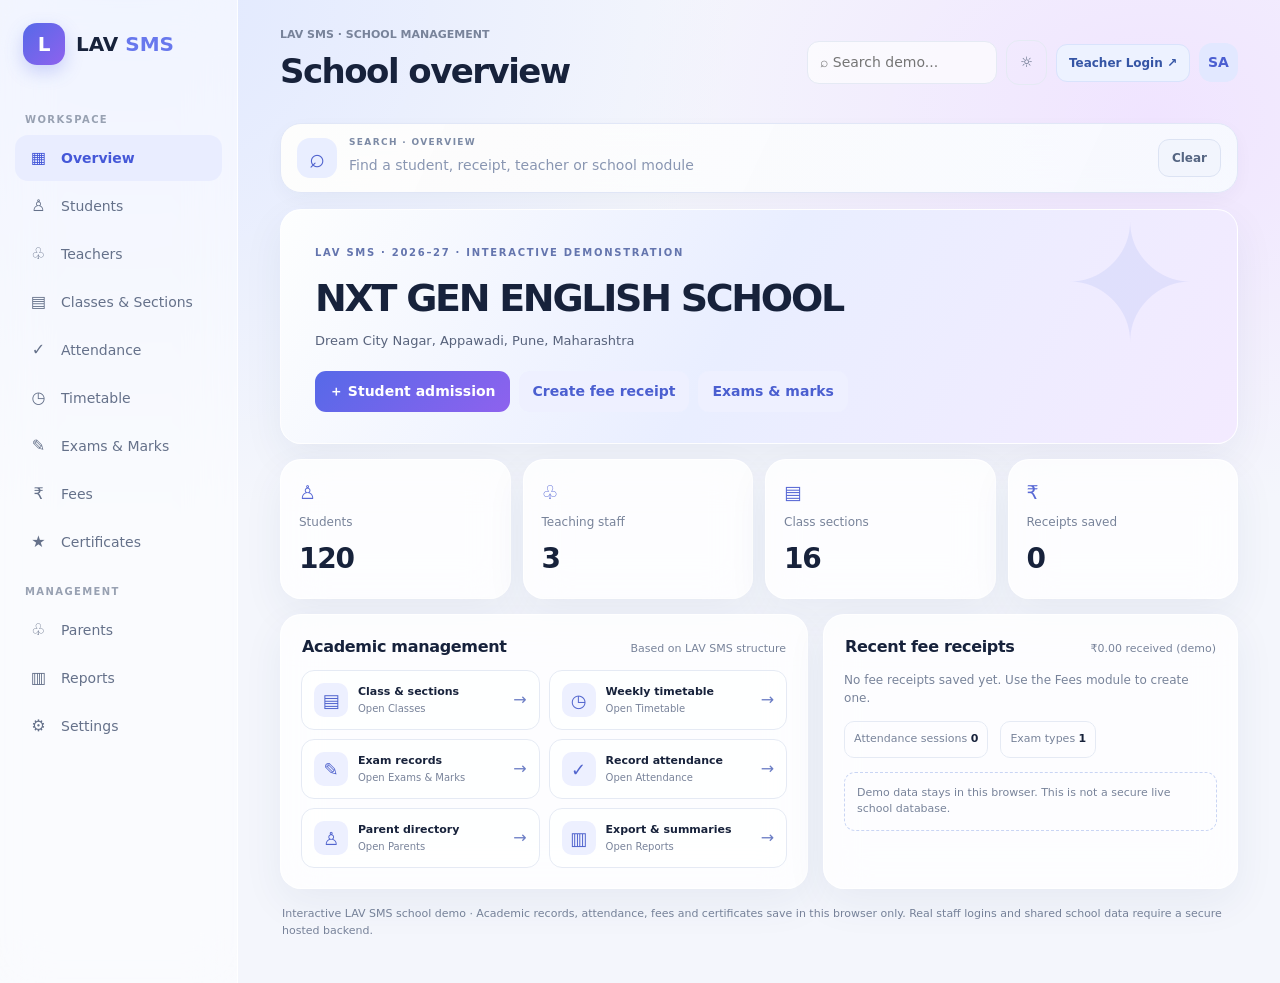
==== commit a46c9161: "Add Teacher Login entry point to school portal without altering existing modules" ====
--- a/index.html
+++ b/index.html
@@ -89,11 +89,11 @@
 
 @media print{.cert-sheet{-webkit-print-color-adjust:exact!important;print-color-adjust:exact!important;box-shadow:none!important}}
 
-</style><link rel="stylesheet" href="lav-enhancements.css?v=20261024b"><link rel="stylesheet" href="lav-search.css?v=20261024c"><link rel="stylesheet" href="lav-student-services.css?v=20261024d"></head><body>
+</style><link rel="stylesheet" href="lav-enhancements.css?v=20261024b"><link rel="stylesheet" href="lav-search.css?v=20261024c"><link rel="stylesheet" href="lav-student-services.css?v=20261024d"><link rel="stylesheet" href="lav-data-quality.css?v=20261024e"></head><body>
 <div class="layout"><aside class="sidebar"><div class="brand"><div class="logo">L</div><span>LAV <span style="color:#6878ed">SMS</span></span></div><div class="navtitle">WORKSPACE</div><button class="nav active" data-page="Overview"><span class="ico">▦</span>Overview</button><button class="nav" data-page="Students"><span class="ico">♙</span>Students</button><button class="nav" data-page="Teachers"><span class="ico">♧</span>Teachers</button><button class="nav" data-page="Classes"><span class="ico">▤</span>Classes & Sections</button><button class="nav" data-page="Attendance"><span class="ico">✓</span>Attendance</button><button class="nav" data-page="Timetable"><span class="ico">◷</span>Timetable</button><button class="nav" data-page="Exams & Marks"><span class="ico">✎</span>Exams & Marks</button><button class="nav" data-page="Fees"><span class="ico">₹</span>Fees</button><button class="nav" data-page="Certificates"><span class="ico">★</span>Certificates</button><div class="navtitle">MANAGEMENT</div><button class="nav" data-page="Parents"><span class="ico">♧</span>Parents</button><button class="nav" data-page="Reports"><span class="ico">▥</span>Reports</button><button class="nav" data-page="Settings"><span class="ico">⚙</span>Settings</button></aside>
-<main class="main"><header class="top"><div><div class="eyebrow">LAV SMS · SCHOOL MANAGEMENT</div><h1 id="pagetitle">School overview</h1></div><div class="tools"><input id="search" class="search" placeholder="⌕ Search demo..." aria-label="Search demo"><button id="theme" class="nav" style="width:auto;border:1px solid var(--line);margin:0" title="Toggle theme">☼</button><div class="avatar">SA</div></div></header><div id="content"></div><p class="notice">Interactive LAV SMS school demo · Academic records, attendance, fees and certificates save in this browser only. Real staff logins and shared school data require a secure hosted backend.</p></main></div>
+<main class="main"><header class="top"><div><div class="eyebrow">LAV SMS · SCHOOL MANAGEMENT</div><h1 id="pagetitle">School overview</h1></div><div class="tools"><input id="search" class="search" placeholder="⌕ Search demo..." aria-label="Search demo"><button id="theme" class="nav" style="width:auto;border:1px solid var(--line);margin:0" title="Toggle theme">☼</button><a href="teacher.html" title="Open Teacher Login demo" style="white-space:nowrap;padding:9px 12px;border:1px solid #d9e3fc;background:#edf2ff;color:#3555a5;border-radius:11px;font-weight:800;text-decoration:none;font-size:12px">Teacher Login ↗</a><div class="avatar">SA</div></div></header><div id="content"></div><p class="notice">Interactive LAV SMS school demo · Academic records, attendance, fees and certificates save in this browser only. Real staff logins and shared school data require a secure hosted backend.</p></main></div>
 <div id="overlay" class="overlay"><div class="modal"><div class="modalhead"><h2 id="modalTitle">Add record</h2><button class="x" id="close">✕</button></div><form id="recordForm"><div id="formfields"></div><div class="footrow"><button type="button" class="btn secondary" id="cancel">Cancel</button><button class="btn" type="submit">Save demo record</button></div></form></div></div>
-<script src="lav-enhancements.js?v=20261024b"></script><script src="lav-search.js?v=20261024c"></script><script src="lav-student-services.js?v=20261024d"></script>
+<script src="lav-enhancements.js?v=20261024b"></script><script src="lav-search.js?v=20261024c"></script><script src="lav-student-services.js?v=20261024d"></script><script src="lav-data-quality.js?v=20261024e"></script>
 <script>
 const DEMO_FIRST_NAMES=["Aarav","Ananya","Vihaan","Saanvi","Aditya","Aadhya","Arjun","Isha","Reyansh","Myra","Atharv","Kavya","Vivaan","Diya","Advait","Sara","Ishaan","Riya","Shaurya","Aanya","Kabir","Pari","Rudra","Meera","Om","Tanvi","Dhruv","Nitya","Vedant","Siya"];
 const DEMO_LAST_NAMES=["Patil","Shah","Joshi","Deshmukh","Kulkarni","Jadhav","Pawar","More","Shinde","Chavan","Gaikwad","Bhosale","Kadam","Mane","Sawant","Naik","Gokhale","Apte","Nair","Mehta","Gupta","Suryawanshi","Salunkhe","Ingale","Wagh","Thakur","Khot","Pathak","Patwardhan","Dandekar"];
@@ -549,7 +549,7 @@
 function certPrint(d){certPrintBulk([d]);}
 function bindCertificatesUI(){bindCertBulk();if(window.LavSearch)window.LavSearch.attachStudentPicker('certStudent');const fields={certStudent:"studentId",certName:"studentName",certCompetition:"competition",certDate:"date",certOrganiser:"organiser",certPrincipal:"principal",certAchievement:"achievement",certTemplate:"template"};Object.entries(fields).forEach(([id,key])=>{const el=$(id);if(!el)return;const update=()=>{certDraft[key]=el.value;if(id==="certStudent"){const chosen=feeStudentById(certDraft.studentId);certDraft.studentName=chosen?String(chosen.name||""):"";if($("certName"))$("certName").value=certDraft.studentName;}if(id==="certAchievement"){document.querySelectorAll("[data-cert-bulk-achievement]").forEach(sel=>{if(!certBulkAchievements[sel.dataset.certBulkAchievement])sel.value=certDraft.achievement})}const s=feeStudentById(certDraft.studentId);if($("certClass"))$("certClass").value=s?(s.grade||"—")+" / "+(s.section||"—"):"—";if($("certPreview"))$("certPreview").innerHTML=certMarkup(certData())};el.onchange=update;if(el.tagName==="INPUT")el.oninput=update});const s=feeStudentById(certDraft.studentId);if(!certDraft.studentName&&s)certDraft.studentName=String(s.name||"");if($("certName"))$("certName").value=certDraft.studentName;if($("certClass"))$("certClass").value=s?(s.grade||"—")+" / "+(s.section||"—"):"—";if($("certPreview"))$("certPreview").innerHTML=certMarkup(certData());$("certPreviewPrint").onclick=()=>certPrint(certData());$("certSave").onclick=()=>{if(!feeStudentById(certDraft.studentId)||!certData().name.trim()||!certDraft.competition.trim()||!certDraft.date){alert("Select a student and enter the student name, competition name, and date.");return;}const d={...certData(),id:"cert-"+Date.now()};try{localStorage.setItem(CERT_KEY,JSON.stringify([d,...certSaved()]));}catch(e){alert("Could not save certificate in browser storage.");return;}certPrint(d);render()};document.querySelectorAll("[data-cert-reprint]").forEach(btn=>btn.onclick=()=>{const d=certSaved()[Number(btn.dataset.certReprint)];if(d)certPrint(d)})}
 
-function render(){document.querySelectorAll('.nav[data-page]').forEach(b=>b.classList.toggle('active',b.dataset.page===page));$('pagetitle').textContent=page==='Overview'?'School overview':page;const enhanced=window.renderEnhancedPage?window.renderEnhancedPage(page):null;$('content').innerHTML=enhanced!==null?enhanced:page==='Students'&&window.LavStudentServices?window.LavStudentServices.page():page==='Students'?studentPage():page==='Attendance'?attendancePage():page==='Fees'?feePage():page==='Certificates'?certificatePage():listPage();document.querySelectorAll('[data-page]').forEach(b=>b.onclick=()=>{page=b.dataset.page;$('search').value='';render()});document.querySelectorAll('[data-add]').forEach(b=>b.onclick=()=>openForm(b.dataset.add));document.querySelectorAll('[data-student-edit]').forEach(b=>b.onclick=()=>openStudentForm(b.dataset.studentEdit));document.querySelectorAll('[data-student-delete]').forEach(b=>b.onclick=()=>{if(window.LavStudentServices){const check=window.LavStudentServices.canDelete(b.dataset.studentDelete);if(!check.ok){alert(check.message);return;}}const s=records.Students.find(x=>x.id===b.dataset.studentDelete);if(!s)return;if(confirm('Delete '+s.name+' from this browser demo? This cannot be undone.')){records.Students=records.Students.filter(x=>x.id!==s.id);saveRecords();render();}});if(page==='Attendance'){bindAttendanceUI();paintAttendanceState();}if(page==='Fees'){bindFeesUI();if(window.LavSearch)window.LavSearch.attachStudentPicker('feeStudent');updateFeeSummary();}if(page==='Certificates')bindCertificatesUI();if(page==='Students'&&window.LavStudentServices)window.LavStudentServices.bind();if(window.bindEnhancedPage)window.bindEnhancedPage(page);if(window.LavSearch){$('content').insertAdjacentHTML('afterbegin',window.LavSearch.toolbar(page));window.LavSearch.bind(page);}let ai=$('askai');if(ai)ai.onclick=()=>alert('AI Assistant demo: Keep student records organized, review attendance daily, and communicate upcoming assessments to parents. Real AI requires configuring an API on the hosted Laravel backend.')}
+function render(){document.querySelectorAll('.nav[data-page]').forEach(b=>b.classList.toggle('active',b.dataset.page===page));$('pagetitle').textContent=page==='Overview'?'School overview':page;const enhanced=window.renderEnhancedPage?window.renderEnhancedPage(page):null;$('content').innerHTML=enhanced!==null?enhanced:page==='Students'&&window.LavStudentServices?window.LavStudentServices.page():page==='Students'?studentPage():page==='Attendance'?attendancePage():page==='Fees'?feePage():page==='Certificates'?certificatePage():listPage();document.querySelectorAll('[data-page]').forEach(b=>b.onclick=()=>{page=b.dataset.page;$('search').value='';render()});document.querySelectorAll('[data-add]').forEach(b=>b.onclick=()=>openForm(b.dataset.add));document.querySelectorAll('[data-student-edit]').forEach(b=>b.onclick=()=>openStudentForm(b.dataset.studentEdit));document.querySelectorAll('[data-student-delete]').forEach(b=>b.onclick=()=>{if(window.LavStudentServices){const check=window.LavStudentServices.canDelete(b.dataset.studentDelete);if(!check.ok){alert(check.message);return;}}const s=records.Students.find(x=>x.id===b.dataset.studentDelete);if(!s)return;if(confirm('Delete '+s.name+' from this browser demo? This cannot be undone.')){records.Students=records.Students.filter(x=>x.id!==s.id);saveRecords();render();}});if(page==='Attendance'){bindAttendanceUI();paintAttendanceState();}if(page==='Fees'){bindFeesUI();if(window.LavSearch)window.LavSearch.attachStudentPicker('feeStudent');updateFeeSummary();}if(page==='Certificates')bindCertificatesUI();if(page==='Students'&&window.LavStudentServices)window.LavStudentServices.bind();if(page==='Reports'&&window.LavDataQuality){$('content').insertAdjacentHTML('beforeend',window.LavDataQuality.panel());window.LavDataQuality.bind();}if(window.bindEnhancedPage)window.bindEnhancedPage(page);if(window.LavSearch){$('content').insertAdjacentHTML('afterbegin',window.LavSearch.toolbar(page));window.LavSearch.bind(page);}let ai=$('askai');if(ai)ai.onclick=()=>alert('AI Assistant demo: Keep student records organized, review attendance daily, and communicate upcoming assessments to parents. Real AI requires configuring an API on the hosted Laravel backend.')}
 window.setSchoolDemoPage=function(next,query){page=next;const search=$('search');if(search)search.value=query||'';render();};
 function nextAdmissionNumber(){let max=0;(records.Students||[]).forEach(s=>{const m=String(s.admissionNo||"").match(/(\d+)$/);if(m)max=Math.max(max,Number(m[1]));});return "LAV-2026-"+String(max+1).padStart(3,"0");}
 function studentField(name,label,type,value,required){return '<div class="field"><label for="student-'+name+'">'+label+'</label><input id="student-'+name+'" name="'+name+'" type="'+type+'" value="'+escapeHtml(value||"")+'" '+(required?'required':'')+' autocomplete="off"></div>';}
@@ -560,7 +560,7 @@
  $('formfields').innerHTML=
   studentField("name","Student full name","text",s?s.name:"",true)+
   studentField("admissionNo","Admission number","text",s?s.admissionNo:nextAdmissionNumber(),true)+
-  (window.LavStudentServices?'<div class="field"><label for="student-grade">Class / grade</label><select name="grade" id="student-grade" required>'+window.LavStudentServices.classes(s?s.grade:"Class 8",s?s.section:"A").names.map(g=>'<option value="'+escapeHtml(g)+'" '+(s&&g===s.grade?"selected":"")+'>'+escapeHtml(g)+'</option>').join("")+'</select></div><div class="field"><label for="student-section">Division</label><select name="section" id="student-section" required>'+window.LavStudentServices.classes(s?s.grade:"Class 8",s?s.section:"A").secs.map(g=>'<option value="'+escapeHtml(g)+'" '+(s&&g===s.section?"selected":"")+'>'+escapeHtml(g)+'</option>').join("")+'</select></div>':studentField("grade","Class / grade","text",s?s.grade:"Class 8",true)+studentField("section","Section","text",s?s.section:"A",true))+
+  (window.LavStudentServices?'<div class="field"><label for="student-grade">Class / grade</label><select name="grade" id="student-grade" required>'+window.LavStudentServices.classes(s?s.grade:"Class 8",s?s.section:"A").names.map(g=>'<option value="'+escapeHtml(g)+'" '+(g===(s?s.grade:"Class 8")?"selected":"")+'>'+escapeHtml(g)+'</option>').join("")+'</select></div><div class="field"><label for="student-section">Division</label><select name="section" id="student-section" required>'+window.LavStudentServices.classes(s?s.grade:"Class 8",s?s.section:"A").secs.map(g=>'<option value="'+escapeHtml(g)+'" '+(g===(s?s.section:"A")?"selected":"")+'>'+escapeHtml(g)+'</option>').join("")+'</select></div>':studentField("grade","Class / grade","text",s?s.grade:"Class 8",true)+studentField("section","Section","text",s?s.section:"A",true))+
   studentField("parent","Parent / guardian name","text",s?s.parent:"",true)+
   studentField("phone","Parent contact number","tel",s?s.phone:"",true)+
   studentField("email","Parent email (optional)","email",s?s.email:"",false)+
@@ -572,6 +572,6 @@
  $('overlay').style.display='grid';if(window.LavStudentServices)window.LavStudentServices.bindAdmission();
 }
 function openForm(kind){if(kind==="Students"){openStudentForm();return;}$('modalTitle').textContent='Add '+kind+' demo record';let fields=kind==='Attendance'?[['name','Class / section','text'],['detail','Attendance summary','text']]:kind==='Fees'?[['name','Student name','text'],['detail','Fee description and amount','text']]:[['name',kind==='Teachers'?'Teacher full name':'Record name','text'],['detail','Details','text']];$('formfields').innerHTML=fields.map(f=>'<div class="field"><label>'+f[1]+'</label><input required name="'+f[0]+'" type="'+f[2]+'" placeholder="'+f[1]+'"></div>').join('')+'<div class="field"><label>Status</label><select name="status"><option>Active</option><option>Pending</option><option>Paid</option><option>Recorded</option><option>Scheduled</option></select></div>'; $('recordForm').dataset.kind=kind;$('recordForm').dataset.editId='';$('overlay').style.display='grid'}
-function closeForm(){$('overlay').style.display='none'}$('close').onclick=closeForm;$('cancel').onclick=closeForm;$('overlay').onclick=e=>{if(e.target===$('overlay'))closeForm()};$('recordForm').onsubmit=e=>{e.preventDefault();let kind=e.target.dataset.kind,fd=new FormData(e.target);if(kind==='Students'){let editId=e.target.dataset.editId||'',admissionNo=String(fd.get('admissionNo')||'').trim();if(!String(fd.get("name")||"").trim()||!admissionNo){alert("Student name and admission number are required.");return;}if(!String(fd.get("parent")||"").trim()){alert("Enter the parent/guardian name.");return;}if(window.LavStudentServices&&!window.LavAcademicData?.classes().some(c=>c.name===String(fd.get("grade"))&&c.section===String(fd.get("section"))&&c.status!=="Inactive")){alert("Select an active class and division.");return;}if(records.Students.some(s=>String(s.admissionNo||'').toLowerCase()===admissionNo.toLowerCase()&&s.id!==editId)){alert('That admission number is already in use. Please enter a unique admission number.');return;}const student={id:editId||'stu-'+Date.now().toString(36),admissionNo,name:String(fd.get('name')||'').trim(),grade:String(fd.get('grade')||'').trim(),section:String(fd.get('section')||'').trim(),parent:String(fd.get('parent')||'').trim(),phone:String(fd.get('phone')||'').trim(),email:String(fd.get('email')||'').trim(),dob:String(fd.get('dob')||'').trim(),gender:String(fd.get('gender')||'Not specified'),status:String(fd.get('status')||'Active'),detail:String(fd.get('grade')||'').trim()+' · '+String(fd.get('section')||'').trim()};if(editId){const index=records.Students.findIndex(s=>s.id===editId);if(index>=0)records.Students[index]=student;}else records.Students.push(student);if(!saveRecords()){if(editId){alert('Changes may not be saved.');}else records.Students=records.Students.filter(s=>s.id!==student.id);return;}if(window.LavStudentServices)window.LavStudentServices.log(student.id,editId?'Updated':'Admitted',student.grade+' / '+student.section);closeForm();page='Students';$('search').value='';render();alert(editId?'Student details updated in this browser demo.':'Student added to this browser demo.');return;}if(!records[kind])records[kind]=[];records[kind].push({name:fd.get('name'),detail:fd.get('detail'),status:fd.get('status')});saveRecords();closeForm();page=kind;$('search').value='';render();alert('Demo record saved in this browser. It is not sent to a school database.')};$('search').oninput=()=>{if(page==='Attendance'){filterAttendanceRows()}else if(page!=='Overview')render()};$('theme').onclick=()=>document.body.classList.toggle('dark');render();
+function closeForm(){$('overlay').style.display='none'}$('close').onclick=closeForm;$('cancel').onclick=closeForm;$('overlay').onclick=e=>{if(e.target===$('overlay'))closeForm()};$('recordForm').onsubmit=e=>{e.preventDefault();let kind=e.target.dataset.kind,fd=new FormData(e.target);if(kind==='Students'){let editId=e.target.dataset.editId||'',admissionNo=String(fd.get('admissionNo')||'').trim();if(!String(fd.get("name")||"").trim()||!admissionNo){alert("Student name and admission number are required.");return;}if(!String(fd.get("parent")||"").trim()){alert("Enter the parent/guardian name.");return;}const studentDob=String(fd.get("dob")||"").trim();if(studentDob&&(!/^\d{4}-\d{2}-\d{2}$/.test(studentDob)||new Date(studentDob+"T12:00:00").getTime()>Date.now())){alert("Date of birth must be a valid past date.");return;}const guardianPhone=String(fd.get("phone")||"").replace(/\D/g,"");if(guardianPhone.length<10||guardianPhone.length>13){alert("Enter a valid 10–13 digit guardian contact number.");return;}if(window.LavStudentServices&&!window.LavAcademicData?.classes().some(c=>c.name===String(fd.get("grade"))&&c.section===String(fd.get("section"))&&c.status!=="Inactive")){alert("Select an active class and division.");return;}if(records.Students.some(s=>String(s.admissionNo||'').toLowerCase()===admissionNo.toLowerCase()&&s.id!==editId)){alert('That admission number is already in use. Please enter a unique admission number.');return;}const student={id:editId||'stu-'+Date.now().toString(36),admissionNo,name:String(fd.get('name')||'').trim(),grade:String(fd.get('grade')||'').trim(),section:String(fd.get('section')||'').trim(),parent:String(fd.get('parent')||'').trim(),phone:String(fd.get('phone')||'').trim(),email:String(fd.get('email')||'').trim(),dob:String(fd.get('dob')||'').trim(),gender:String(fd.get('gender')||'Not specified'),status:String(fd.get('status')||'Active'),detail:String(fd.get('grade')||'').trim()+' · '+String(fd.get('section')||'').trim()};if(editId){const index=records.Students.findIndex(s=>s.id===editId);if(index>=0)records.Students[index]=student;}else records.Students.push(student);if(!saveRecords()){if(editId){alert('Changes may not be saved.');}else records.Students=records.Students.filter(s=>s.id!==student.id);return;}if(window.LavStudentServices)window.LavStudentServices.log(student.id,editId?'Updated':'Admitted',student.grade+' / '+student.section);closeForm();page='Students';$('search').value='';render();alert(editId?'Student details updated in this browser demo.':'Student added to this browser demo.');return;}if(!records[kind])records[kind]=[];records[kind].push({name:fd.get('name'),detail:fd.get('detail'),status:fd.get('status')});saveRecords();closeForm();page=kind;$('search').value='';render();alert('Demo record saved in this browser. It is not sent to a school database.')};$('search').oninput=()=>{if(page==='Attendance'){filterAttendanceRows()}else if(page!=='Overview')render()};$('theme').onclick=()=>document.body.classList.toggle('dark');render();
 </script></body></html>
 <!-- Pages deployment retry: updated 2026-10-23 -->
--- a/lav-data-quality.css
+++ b/lav-data-quality.css
@@ -0,0 +1,22 @@
+
+/* Browser-demo school record accuracy audit */
+.lav-quality-panel{margin-top:17px}
+.lav-quality-head{display:flex;align-items:center;justify-content:space-between;gap:15px}
+.lav-quality-head h3{font-size:18px;letter-spacing:-.03em;margin:4px 0}
+.lav-quality-head p{margin:4px 0 0;font-size:12px;color:var(--muted);max-width:690px}
+.lav-quality-summary{display:grid;grid-template-columns:repeat(3,minmax(0,1fr));gap:11px;margin:18px 0}
+.lav-quality-summary>div{border:1px solid var(--line);border-radius:13px;padding:13px 15px;background:#f9faff}
+.lav-quality-summary small{display:block;color:var(--muted);font-size:11px}
+.lav-quality-summary strong{display:block;color:var(--ink);font-size:25px;margin-top:4px}
+.lav-quality-issues{max-height:360px;overflow:auto}
+.lav-quality-item{border-top:1px solid var(--line);display:flex;align-items:flex-start;gap:12px;padding:11px 0}
+.lav-quality-item>span{display:inline-block;padding:4px 8px;border-radius:50px;font-size:10px;font-weight:800;white-space:nowrap}
+.lav-quality-item .error{background:#ffe7e7;color:#af3939}
+.lav-quality-item .warning{background:#fff0d6;color:#8e660e}
+.lav-quality-item b{font-size:12px}
+.lav-quality-item p{font-size:12px;color:var(--muted);margin:3px 0 0;overflow-wrap:anywhere}
+.lav-quality-ok{font-size:13px;padding:18px;color:#15754e;background:#e9f9ef;border-radius:11px}
+.lav-quality-foot{font-size:11px;color:var(--muted);border-top:1px solid var(--line);padding-top:12px;margin:14px 0 0}
+body.dark .lav-quality-summary>div{background:#202941}
+body.dark .lav-quality-ok{background:#1b3b36;color:#9ce6bc}
+@media(max-width:550px){.lav-quality-head{align-items:flex-start;flex-direction:column}.lav-quality-summary{gap:7px}.lav-quality-summary>div{padding:10px}.lav-quality-summary strong{font-size:20px}}
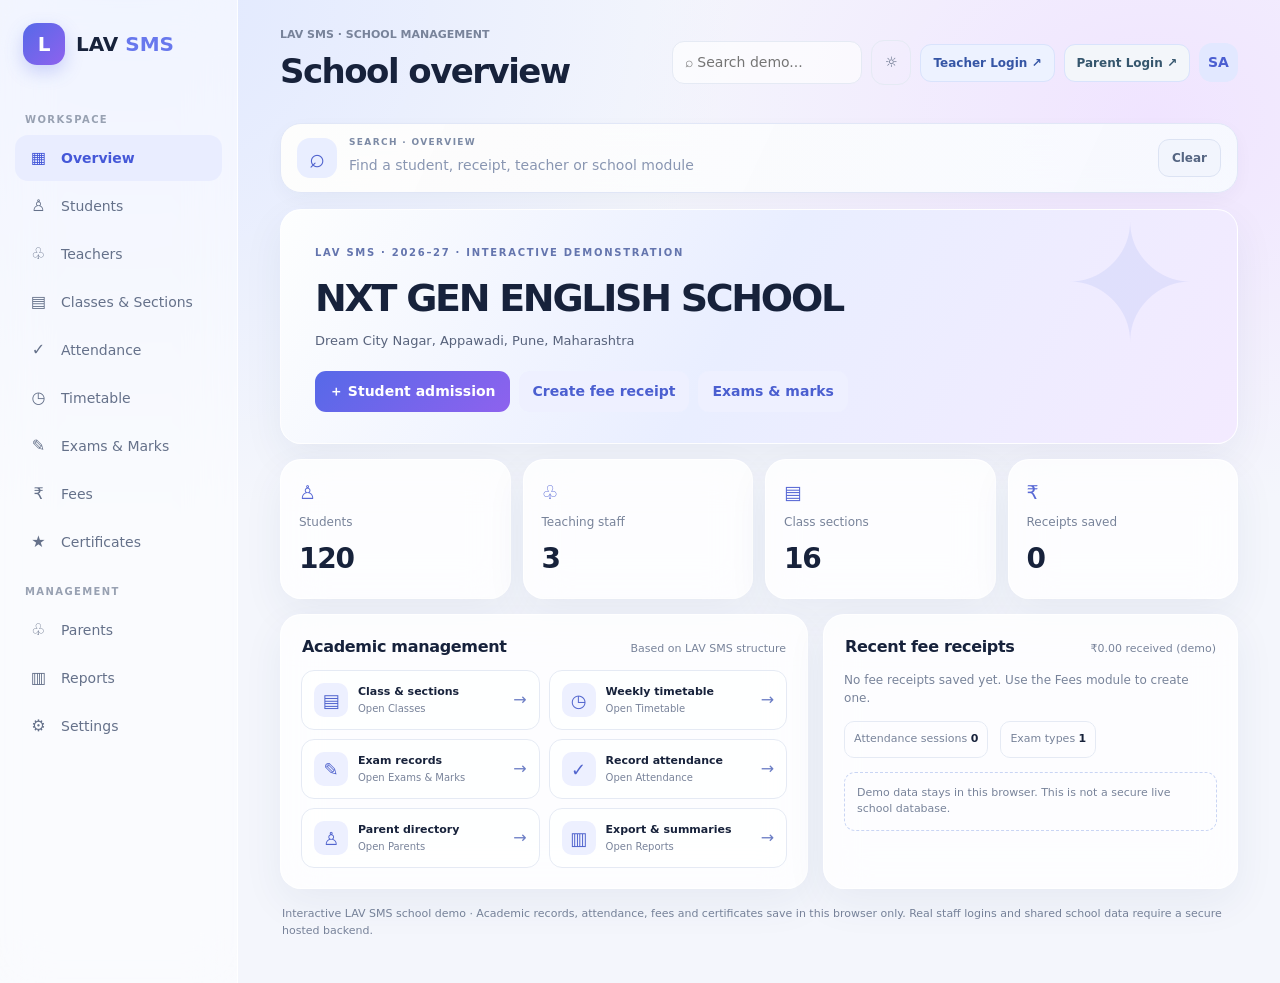
==== commit 0020f927: "Add Parent Portal login link alongside Teacher Login on Admin demo" ====
--- a/index.html
+++ b/index.html
@@ -89,11 +89,11 @@
 
 @media print{.cert-sheet{-webkit-print-color-adjust:exact!important;print-color-adjust:exact!important;box-shadow:none!important}}
 
-</style><link rel="stylesheet" href="lav-enhancements.css?v=20261024b"><link rel="stylesheet" href="lav-search.css?v=20261024c"><link rel="stylesheet" href="lav-student-services.css?v=20261024d"><link rel="stylesheet" href="lav-data-quality.css?v=20261024e"></head><body>
+</style><link rel="stylesheet" href="lav-enhancements.css?v=20261024b"><link rel="stylesheet" href="lav-search.css?v=20261024c"><link rel="stylesheet" href="lav-student-services.css?v=20261024d"><link rel="stylesheet" href="lav-data-quality.css?v=20261024e"><link rel="stylesheet" href="lav-faculty-assignments.css?v=20261024f"></head><body>
 <div class="layout"><aside class="sidebar"><div class="brand"><div class="logo">L</div><span>LAV <span style="color:#6878ed">SMS</span></span></div><div class="navtitle">WORKSPACE</div><button class="nav active" data-page="Overview"><span class="ico">▦</span>Overview</button><button class="nav" data-page="Students"><span class="ico">♙</span>Students</button><button class="nav" data-page="Teachers"><span class="ico">♧</span>Teachers</button><button class="nav" data-page="Classes"><span class="ico">▤</span>Classes & Sections</button><button class="nav" data-page="Attendance"><span class="ico">✓</span>Attendance</button><button class="nav" data-page="Timetable"><span class="ico">◷</span>Timetable</button><button class="nav" data-page="Exams & Marks"><span class="ico">✎</span>Exams & Marks</button><button class="nav" data-page="Fees"><span class="ico">₹</span>Fees</button><button class="nav" data-page="Certificates"><span class="ico">★</span>Certificates</button><div class="navtitle">MANAGEMENT</div><button class="nav" data-page="Parents"><span class="ico">♧</span>Parents</button><button class="nav" data-page="Reports"><span class="ico">▥</span>Reports</button><button class="nav" data-page="Settings"><span class="ico">⚙</span>Settings</button></aside>
-<main class="main"><header class="top"><div><div class="eyebrow">LAV SMS · SCHOOL MANAGEMENT</div><h1 id="pagetitle">School overview</h1></div><div class="tools"><input id="search" class="search" placeholder="⌕ Search demo..." aria-label="Search demo"><button id="theme" class="nav" style="width:auto;border:1px solid var(--line);margin:0" title="Toggle theme">☼</button><a href="teacher.html" title="Open Teacher Login demo" style="white-space:nowrap;padding:9px 12px;border:1px solid #d9e3fc;background:#edf2ff;color:#3555a5;border-radius:11px;font-weight:800;text-decoration:none;font-size:12px">Teacher Login ↗</a><div class="avatar">SA</div></div></header><div id="content"></div><p class="notice">Interactive LAV SMS school demo · Academic records, attendance, fees and certificates save in this browser only. Real staff logins and shared school data require a secure hosted backend.</p></main></div>
+<main class="main"><header class="top"><div><div class="eyebrow">LAV SMS · SCHOOL MANAGEMENT</div><h1 id="pagetitle">School overview</h1></div><div class="tools"><input id="search" class="search" placeholder="⌕ Search demo..." aria-label="Search demo"><button id="theme" class="nav" style="width:auto;border:1px solid var(--line);margin:0" title="Toggle theme">☼</button><a href="teacher.html" title="Open Teacher Login demo" style="white-space:nowrap;padding:9px 12px;border:1px solid #d9e3fc;background:#edf2ff;color:#3555a5;border-radius:11px;font-weight:800;text-decoration:none;font-size:12px">Teacher Login ↗</a><a href="parent.html" title="Open Parent Login demo" style="white-space:nowrap;padding:9px 12px;border:1px solid #d9e3fc;background:#f3f6fa;color:#35566d;border-radius:11px;font-weight:800;text-decoration:none;font-size:12px">Parent Login ↗</a><div class="avatar">SA</div></div></header><div id="content"></div><p class="notice">Interactive LAV SMS school demo · Academic records, attendance, fees and certificates save in this browser only. Real staff logins and shared school data require a secure hosted backend.</p></main></div>
 <div id="overlay" class="overlay"><div class="modal"><div class="modalhead"><h2 id="modalTitle">Add record</h2><button class="x" id="close">✕</button></div><form id="recordForm"><div id="formfields"></div><div class="footrow"><button type="button" class="btn secondary" id="cancel">Cancel</button><button class="btn" type="submit">Save demo record</button></div></form></div></div>
-<script src="lav-enhancements.js?v=20261024b"></script><script src="lav-search.js?v=20261024c"></script><script src="lav-student-services.js?v=20261024d"></script><script src="lav-data-quality.js?v=20261024e"></script>
+<script src="lav-enhancements.js?v=20261024faculty"></script><script src="lav-faculty-assignments.js?v=20261024f"></script><script src="lav-search.js?v=20261024c"></script><script src="lav-student-services.js?v=20261024d"></script><script src="lav-data-quality.js?v=20261024e"></script>
 <script>
 const DEMO_FIRST_NAMES=["Aarav","Ananya","Vihaan","Saanvi","Aditya","Aadhya","Arjun","Isha","Reyansh","Myra","Atharv","Kavya","Vivaan","Diya","Advait","Sara","Ishaan","Riya","Shaurya","Aanya","Kabir","Pari","Rudra","Meera","Om","Tanvi","Dhruv","Nitya","Vedant","Siya"];
 const DEMO_LAST_NAMES=["Patil","Shah","Joshi","Deshmukh","Kulkarni","Jadhav","Pawar","More","Shinde","Chavan","Gaikwad","Bhosale","Kadam","Mane","Sawant","Naik","Gokhale","Apte","Nair","Mehta","Gupta","Suryawanshi","Salunkhe","Ingale","Wagh","Thakur","Khot","Pathak","Patwardhan","Dandekar"];
--- a/lav-faculty-assignments.css
+++ b/lav-faculty-assignments.css
@@ -0,0 +1 @@
+.fac-counters{display:grid;grid-template-columns:repeat(3,minmax(0,1fr));gap:12px;margin-bottom:14px}.fac-counter{padding:17px}.fac-counter small{display:block;color:var(--muted);font-size:11px}.fac-counter b{display:block;font-size:24px;margin-top:6px}.fac-head{display:flex;justify-content:space-between;align-items:center;gap:12px;margin-bottom:15px}.fac-head h3{font-size:16px;margin:0 0 4px}.fac-head small{font-size:11px;color:var(--muted)}.fac-small{display:block;color:var(--muted);font-size:11px;margin-top:3px}.fac-tags{display:flex;flex-wrap:wrap;gap:5px}.fac-chip{border:1px solid #dbe5f5;background:#eef4ff;color:#405f86;font-size:10px;font-weight:750;border-radius:7px;padding:5px 7px;white-space:nowrap}.fac-subtle{font-size:11px;color:var(--muted)}.fac-actions{display:flex;align-items:center;gap:6px;flex-wrap:wrap}.fac-actions button{white-space:nowrap;font-size:11px;padding:7px 9px;border-radius:8px;cursor:pointer}.fac-actions .fac-open{background:#2f5879;color:#fff;border:1px solid #2f5879;font-weight:750}.fac-outline{border:1px solid #d8e3ec;background:#f6f9fc;color:#47647d;font-weight:750}.fac-danger{border:1px solid #f1d9dc;background:#fff5f5;color:#a23b46;font-weight:750}.fac-hint{font-size:12px;line-height:1.6;color:var(--muted);margin:12px 0 0}.fac-overlay{position:fixed;inset:0;z-index:200;display:grid;place-items:center;background:#102137a8;backdrop-filter:blur(5px);padding:14px;overflow:auto}.fac-modal{background:white;color:#1e3047;border:1px solid #e0e8f0;border-radius:17px;box-shadow:0 25px 85px #152b4940;padding:24px;width:min(760px,100%);max-height:calc(100vh - 28px);overflow-y:auto}.fac-modal h2{font-size:23px;letter-spacing:-.04em;margin:5px 0}.fac-close{border:0;background:#edf1f5;color:#465e75;border-radius:8px;padding:8px 11px;font-size:13px}.fac-fields{display:grid;grid-template-columns:repeat(2,minmax(0,1fr));gap:13px;margin-top:19px}.fac-fields label{min-width:0;display:flex;flex-direction:column;gap:6px;color:#607489;font-size:12px;font-weight:700}.fac-fields select,.fac-fields input{width:100%;padding:11px;border:1px solid #dbe5ec;border-radius:9px;background:white;color:#26384e;outline:none}.fac-fields select:focus,.fac-fields input:focus{border-color:#648ba9;box-shadow:0 0 0 3px #4a80ac20}.fac-choice-head{display:flex;align-items:center;justify-content:space-between;gap:10px;padding:16px 0 10px}.fac-choice-head b{font-size:13px}.fac-choice-head span{font-size:11px;color:#677d90}.fac-choices{border:1px solid #dfe7ed;padding:8px;border-radius:12px;max-height:280px;overflow:auto;display:grid;grid-template-columns:repeat(2,minmax(0,1fr));gap:7px}.fac-choice{display:flex;gap:10px;align-items:center;border:1px solid #e9edf1;padding:10px;border-radius:9px;cursor:pointer}.fac-choice:hover{background:#f6f9fc}.fac-choice[hidden]{display:none!important}.fac-choice input{accent-color:#365f82;width:16px;height:16px;flex-shrink:0}.fac-choice span{display:flex;flex-direction:column;gap:3px;min-width:0}.fac-choice b{font-size:12px}.fac-choice small{color:#8492a1;font-size:10px}.fac-foot{display:flex;justify-content:flex-end;gap:10px;border-top:1px solid #e5ebf1;padding-top:15px;margin-top:18px}.fac-error{border:1px solid #f1c9c9;background:#fff3f3;border-radius:9px;padding:10px;color:#a33844;font-size:12px}.fac-error[hidden]{display:none!important}body.dark .fac-modal{background:#1a243b;color:#ecf1ff}body.dark .fac-fields select,body.dark .fac-fields input{background:#222d46;color:#fff;border-color:#3e4a5e}body.dark .fac-choice{border-color:#3b4863}body.dark .fac-chip{background:#253c54;color:#cfe3ff}@media(max-width:740px){.fac-counters{grid-template-columns:repeat(2,minmax(0,1fr))}.fac-fields,.fac-choices{grid-template-columns:1fr}.fac-modal{padding:17px}.fac-head{align-items:flex-start;flex-direction:column}.fac-actions .fac-open{width:100%}}
